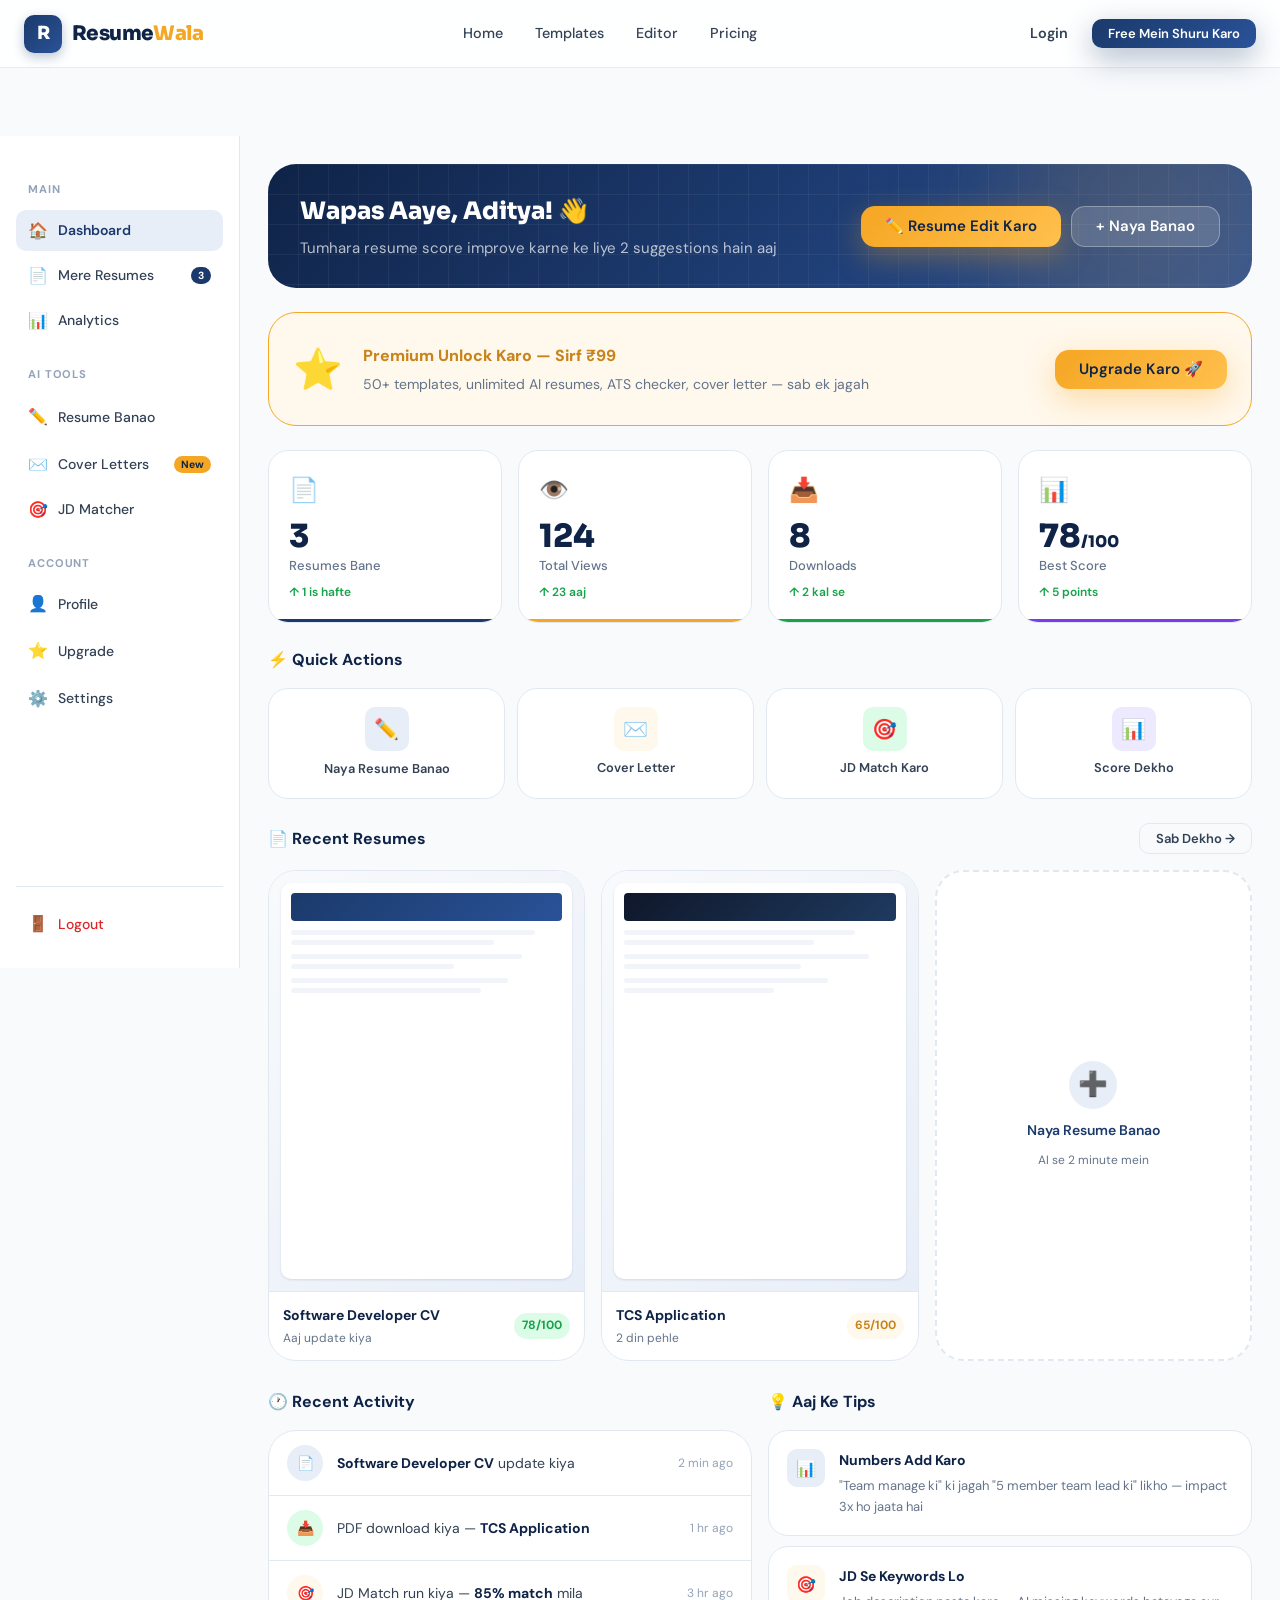
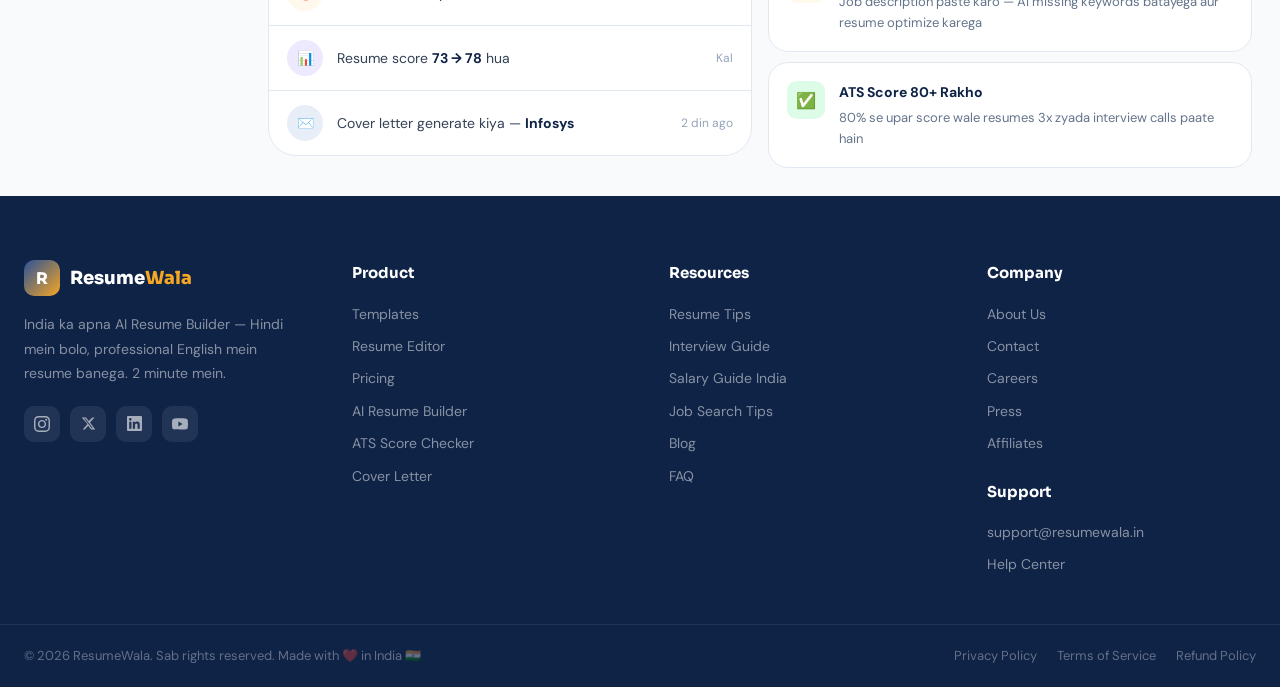
==== dashboard.html @ 5bdecde6 "Create dashboard.html" ====
<!DOCTYPE html>
<html lang="hi">
<head>
  <meta charset="UTF-8" />
  <meta name="viewport" content="width=device-width, initial-scale=1.0, maximum-scale=5.0, viewport-fit=cover" />
  <meta name="mobile-web-app-capable" content="yes" />
  <meta name="apple-mobile-web-app-capable" content="yes" />
  <meta name="theme-color" content="#1B3A6B" />
  <title>Dashboard — BanaoCV</title>
  <link rel="icon" type="image/svg+xml" href="data:image/svg+xml,<svg xmlns='http://www.w3.org/2000/svg' viewBox='0 0 32 32'><rect width='32' height='32' rx='8' fill='%231B3A6B'/><text x='16' y='23' text-anchor='middle' fill='white' font-family='sans-serif' font-weight='900' font-size='18'>B</text></svg>" />
  <link rel="stylesheet" href="assets/css/style.css" />
  <link rel="stylesheet" href="assets/css/animations.css" />
  <link rel="stylesheet" href="assets/css/mobile.css" />
  <style>
    /* ══════════════════════════════════════
       DASHBOARD LAYOUT
    ══════════════════════════════════════ */
    body { background: var(--bg); }

    .dash-shell {
      display: grid;
      grid-template-columns: 240px 1fr;
      min-height: calc(100vh - var(--nav-h));
    }

    @media (max-width: 900px) {
      .dash-shell { grid-template-columns: 1fr; }
      .dash-sidebar { display: none; }
    }

    /* ── Sidebar ── */
    .dash-sidebar {
      background: var(--white);
      border-right: 1px solid var(--border);
      position: sticky;
      top: var(--nav-h);
      height: calc(100vh - var(--nav-h));
      overflow-y: auto;
      display: flex;
      flex-direction: column;
      padding: 24px 16px;
      gap: 4px;
    }

    .sidebar-section-title {
      font-size: 0.7rem;
      font-weight: 700;
      text-transform: uppercase;
      letter-spacing: 0.08em;
      color: var(--text-4);
      padding: 12px 12px 6px;
      margin-top: 8px;
    }

    .sidebar-link {
      display: flex;
      align-items: center;
      gap: 10px;
      padding: 10px 12px;
      border-radius: var(--r);
      font-size: 0.875rem;
      font-weight: 500;
      color: var(--text-2);
      text-decoration: none;
      transition: all var(--t);
      cursor: pointer;
      border: none;
      background: none;
      width: 100%;
      text-align: left;
    }
    .sidebar-link:hover { background: var(--bg); color: var(--brand); }
    .sidebar-link.active {
      background: var(--brand-xlight);
      color: var(--brand);
      font-weight: 600;
    }
    .sidebar-link .s-icon { font-size: 1rem; width: 20px; text-align: center; }
    .sidebar-link .s-badge {
      margin-left: auto;
      background: var(--brand);
      color: white;
      font-size: 0.65rem;
      font-weight: 700;
      padding: 2px 7px;
      border-radius: var(--r-full);
    }
    .sidebar-link .s-badge.gold {
      background: var(--gold);
      color: var(--brand-dark);
    }

    .sidebar-bottom {
      margin-top: auto;
      padding-top: 16px;
      border-top: 1px solid var(--border);
    }

    /* ── Main Content ── */
    .dash-main {
      padding: 28px;
      overflow-x: hidden;
    }

    @media (max-width: 768px) {
      .dash-main { padding: 16px; padding-bottom: 80px; }
    }

    /* Tab panels */
    .dash-panel { display: none; }
    .dash-panel.active { display: block; }

    /* ── Welcome Banner ── */
    .welcome-banner {
      background: linear-gradient(135deg, var(--brand-dark) 0%, var(--brand-light) 100%);
      border-radius: var(--r-xl);
      padding: 28px 32px;
      display: flex;
      align-items: center;
      justify-content: space-between;
      gap: 20px;
      margin-bottom: 24px;
      position: relative;
      overflow: hidden;
    }
    .welcome-banner::before {
      content: '';
      position: absolute;
      inset: 0;
      background-image:
        linear-gradient(rgba(255,255,255,0.05) 1px, transparent 1px),
        linear-gradient(90deg, rgba(255,255,255,0.05) 1px, transparent 1px);
      background-size: 30px 30px;
    }
    .welcome-banner-blob {
      position: absolute;
      width: 300px;
      height: 300px;
      background: rgba(245,166,35,0.15);
      border-radius: 50%;
      filter: blur(60px);
      right: -50px;
      top: -100px;
      pointer-events: none;
    }
    .welcome-content { position: relative; z-index: 2; }
    .welcome-greeting {
      font-size: 1.5rem;
      font-weight: 800;
      color: var(--white);
      font-family: var(--font-heading);
      margin-bottom: 6px;
    }
    .welcome-sub {
      color: rgba(255,255,255,0.7);
      font-size: 0.9375rem;
    }
    .welcome-actions {
      position: relative;
      z-index: 2;
      display: flex;
      gap: 10px;
      flex-shrink: 0;
    }
    @media (max-width: 640px) {
      .welcome-banner { flex-direction: column; align-items: flex-start; }
      .welcome-actions { width: 100%; }
      .welcome-actions .btn { flex: 1; justify-content: center; }
    }

    /* ── Stats Grid ── */
    .stats-grid {
      display: grid;
      grid-template-columns: repeat(4, 1fr);
      gap: 16px;
      margin-bottom: 24px;
    }
    @media (max-width: 1100px) { .stats-grid { grid-template-columns: repeat(2, 1fr); } }
    @media (max-width: 480px)  { .stats-grid { grid-template-columns: repeat(2, 1fr); gap: 12px; } }

    .stat-card {
      background: var(--white);
      border: 1px solid var(--border);
      border-radius: var(--r-lg);
      padding: 20px;
      transition: all var(--t-slow);
      position: relative;
      overflow: hidden;
    }
    .stat-card:hover {
      box-shadow: var(--shadow-md);
      transform: translateY(-3px);
    }
    .stat-card::after {
      content: '';
      position: absolute;
      bottom: 0;
      left: 0;
      right: 0;
      height: 3px;
      border-radius: 0 0 var(--r-lg) var(--r-lg);
    }
    .stat-card.blue::after   { background: var(--brand); }
    .stat-card.gold::after   { background: var(--gold); }
    .stat-card.green::after  { background: var(--success); }
    .stat-card.purple::after { background: #7c3aed; }

    .stat-icon {
      font-size: 1.5rem;
      margin-bottom: 10px;
    }
    .stat-num {
      font-family: var(--font-heading);
      font-size: 2rem;
      font-weight: 800;
      color: var(--brand-dark);
      line-height: 1;
      margin-bottom: 4px;
    }
    .stat-label {
      font-size: 0.8125rem;
      color: var(--text-3);
      font-weight: 500;
    }
    .stat-change {
      font-size: 0.75rem;
      font-weight: 600;
      margin-top: 6px;
      display: flex;
      align-items: center;
      gap: 3px;
    }
    .stat-change.up   { color: var(--success); }
    .stat-change.down { color: var(--error); }

    /* ── Section Header ── */
    .dash-section-header {
      display: flex;
      align-items: center;
      justify-content: space-between;
      margin-bottom: 16px;
      gap: 12px;
    }
    .dash-section-title {
      font-size: 1rem;
      font-weight: 700;
      color: var(--brand-dark);
    }

    /* ── Resume Cards ── */
    .resumes-grid {
      display: grid;
      grid-template-columns: repeat(3, 1fr);
      gap: 16px;
      margin-bottom: 28px;
    }
    @media (max-width: 1100px) { .resumes-grid { grid-template-columns: repeat(2, 1fr); } }
    @media (max-width: 540px)  { .resumes-grid { grid-template-columns: 1fr; } }

    .resume-card {
      background: var(--white);
      border: 1.5px solid var(--border);
      border-radius: var(--r-xl);
      overflow: hidden;
      transition: all var(--t-slow);
      cursor: pointer;
      position: relative;
    }
    .resume-card:hover {
      border-color: var(--gold);
      box-shadow: var(--shadow-md);
      transform: translateY(-4px);
    }
    .resume-card-thumb {
      aspect-ratio: 3/4;
      background: linear-gradient(135deg, var(--bg), var(--brand-xlight));
      position: relative;
      overflow: hidden;
    }
    .resume-card-preview {
      position: absolute;
      inset: 12px;
      background: var(--white);
      border-radius: var(--r);
      box-shadow: var(--shadow-sm);
      padding: 10px;
      display: flex;
      flex-direction: column;
      gap: 5px;
    }
    .rp-header {
      height: 28px;
      border-radius: 4px;
      margin-bottom: 4px;
    }
    .rp-line {
      height: 5px;
      border-radius: 3px;
      background: var(--bg-2);
    }
    .resume-card-overlay {
      position: absolute;
      inset: 0;
      background: rgba(15,35,71,0.7);
      display: flex;
      align-items: center;
      justify-content: center;
      gap: 8px;
      opacity: 0;
      transition: opacity var(--t);
    }
    .resume-card:hover .resume-card-overlay { opacity: 1; }

    .resume-card-footer {
      padding: 12px 14px;
      border-top: 1px solid var(--border);
      display: flex;
      align-items: center;
      justify-content: space-between;
    }
    .rc-name {
      font-size: 0.875rem;
      font-weight: 700;
      color: var(--brand-dark);
      white-space: nowrap;
      overflow: hidden;
      text-overflow: ellipsis;
    }
    .rc-date {
      font-size: 0.75rem;
      color: var(--text-3);
      margin-top: 2px;
    }
    .rc-score {
      font-size: 0.75rem;
      font-weight: 700;
      padding: 3px 8px;
      border-radius: var(--r-full);
      background: var(--success-light);
      color: var(--success);
      flex-shrink: 0;
    }

    /* New resume card */
    .resume-card-new {
      background: var(--white);
      border: 2px dashed var(--border);
      border-radius: var(--r-xl);
      aspect-ratio: auto;
      min-height: 200px;
      display: flex;
      flex-direction: column;
      align-items: center;
      justify-content: center;
      gap: 10px;
      cursor: pointer;
      transition: all var(--t);
      text-decoration: none;
    }
    .resume-card-new:hover {
      border-color: var(--brand);
      background: var(--brand-xlight);
      transform: translateY(-3px);
    }
    .new-card-icon {
      width: 48px;
      height: 48px;
      background: var(--brand-xlight);
      border-radius: 50%;
      display: flex;
      align-items: center;
      justify-content: center;
      font-size: 1.5rem;
      transition: all var(--t);
    }
    .resume-card-new:hover .new-card-icon {
      background: var(--brand);
    }

    /* ── Activity Feed ── */
    .activity-list {
      display: flex;
      flex-direction: column;
      gap: 0;
      background: var(--white);
      border: 1px solid var(--border);
      border-radius: var(--r-xl);
      overflow: hidden;
    }
    .activity-item {
      display: flex;
      align-items: center;
      gap: 14px;
      padding: 14px 18px;
      border-bottom: 1px solid var(--border);
      transition: background var(--t);
    }
    .activity-item:last-child { border-bottom: none; }
    .activity-item:hover { background: var(--bg); }
    .activity-dot {
      width: 36px;
      height: 36px;
      border-radius: 50%;
      display: flex;
      align-items: center;
      justify-content: center;
      font-size: 0.875rem;
      flex-shrink: 0;
    }
    .activity-text {
      flex: 1;
      font-size: 0.875rem;
      color: var(--text-2);
      line-height: 1.5;
    }
    .activity-text strong { color: var(--brand-dark); }
    .activity-time {
      font-size: 0.75rem;
      color: var(--text-4);
      flex-shrink: 0;
    }

    /* ── Score Card ── */
    .score-overview {
      background: var(--white);
      border: 1px solid var(--border);
      border-radius: var(--r-xl);
      padding: 24px;
    }
    .score-big {
      display: flex;
      align-items: center;
      gap: 24px;
      margin-bottom: 20px;
    }
    .score-circle {
      width: 80px;
      height: 80px;
      border-radius: 50%;
      background: conic-gradient(var(--brand) 75%, var(--bg-2) 0);
      display: flex;
      align-items: center;
      justify-content: center;
      position: relative;
      flex-shrink: 0;
    }
    .score-circle-inner {
      width: 60px;
      height: 60px;
      background: var(--white);
      border-radius: 50%;
      display: flex;
      align-items: center;
      justify-content: center;
      font-family: var(--font-heading);
      font-size: 1.25rem;
      font-weight: 800;
      color: var(--brand-dark);
    }

    /* ── Premium Banner ── */
    .premium-upgrade-card {
      background: linear-gradient(135deg, var(--gold-xlight), #fff8ec);
      border: 1.5px solid var(--gold);
      border-radius: var(--r-xl);
      padding: 24px;
      display: flex;
      align-items: center;
      gap: 20px;
      margin-bottom: 24px;
    }
    @media (max-width: 640px) {
      .premium-upgrade-card { flex-direction: column; text-align: center; }
    }
    .premium-icon { font-size: 2.5rem; flex-shrink: 0; }
    .premium-text-title {
      font-size: 1rem;
      font-weight: 800;
      color: var(--gold-dark);
      margin-bottom: 4px;
    }
    .premium-text-desc {
      font-size: 0.875rem;
      color: var(--text-3);
      line-height: 1.6;
    }
    .premium-cta { margin-left: auto; flex-shrink: 0; }
    @media (max-width: 640px) {
      .premium-cta { margin-left: 0; width: 100%; }
      .premium-cta .btn { width: 100%; justify-content: center; }
    }

    /* ── Quick Actions ── */
    .quick-actions {
      display: grid;
      grid-template-columns: repeat(4, 1fr);
      gap: 12px;
      margin-bottom: 24px;
    }
    @media (max-width: 768px) { .quick-actions { grid-template-columns: repeat(2, 1fr); } }

    .quick-action-btn {
      background: var(--white);
      border: 1.5px solid var(--border);
      border-radius: var(--r-lg);
      padding: 18px 14px;
      display: flex;
      flex-direction: column;
      align-items: center;
      gap: 8px;
      cursor: pointer;
      transition: all var(--t-slow);
      text-decoration: none;
    }
    .quick-action-btn:hover {
      border-color: var(--brand);
      background: var(--brand-xlight);
      transform: translateY(-3px);
      box-shadow: var(--shadow-sm);
    }
    .qa-icon {
      width: 44px;
      height: 44px;
      border-radius: var(--r);
      display: flex;
      align-items: center;
      justify-content: center;
      font-size: 1.25rem;
    }
    .qa-label {
      font-size: 0.8rem;
      font-weight: 600;
      color: var(--text-2);
      text-align: center;
    }

    /* ── Tips Section ── */
    .tips-grid {
      display: grid;
      grid-template-columns: repeat(2, 1fr);
      gap: 14px;
    }
    @media (max-width: 640px) { .tips-grid { grid-template-columns: 1fr; } }

    .tip-card {
      background: var(--white);
      border: 1px solid var(--border);
      border-radius: var(--r-lg);
      padding: 18px;
      display: flex;
      gap: 14px;
      align-items: flex-start;
      transition: all var(--t);
    }
    .tip-card:hover {
      border-color: rgba(27,58,107,0.2);
      box-shadow: var(--shadow-sm);
    }
    .tip-icon {
      width: 38px;
      height: 38px;
      border-radius: var(--r);
      display: flex;
      align-items: center;
      justify-content: center;
      font-size: 1rem;
      flex-shrink: 0;
    }
    .tip-title {
      font-size: 0.875rem;
      font-weight: 700;
      color: var(--brand-dark);
      margin-bottom: 4px;
    }
    .tip-desc {
      font-size: 0.8125rem;
      color: var(--text-3);
      line-height: 1.6;
    }

    /* ── Profile Tab ── */
    .profile-card {
      background: var(--white);
      border: 1px solid var(--border);
      border-radius: var(--r-xl);
      padding: 32px;
      max-width: 600px;
    }
    .profile-avatar-wrap {
      display: flex;
      align-items: center;
      gap: 20px;
      margin-bottom: 28px;
      padding-bottom: 28px;
      border-bottom: 1px solid var(--border);
    }
    .profile-avatar {
      width: 80px;
      height: 80px;
      border-radius: 50%;
      background: linear-gradient(135deg, var(--brand), var(--brand-light));
      display: flex;
      align-items: center;
      justify-content: center;
      font-family: var(--font-heading);
      font-weight: 800;
      font-size: 1.75rem;
      color: var(--white);
      flex-shrink: 0;
    }
    .profile-name {
      font-size: 1.25rem;
      font-weight: 800;
      color: var(--brand-dark);
    }
    .profile-email {
      font-size: 0.875rem;
      color: var(--text-3);
      margin-top: 4px;
    }
    .profile-badge {
      margin-top: 8px;
    }

    /* ── Mobile bottom tab ── */
    .dash-mobile-tabs {
      display: none;
      position: fixed;
      bottom: 0;
      left: 0;
      right: 0;
      background: var(--white);
      border-top: 1px solid var(--border);
      z-index: 200;
      padding: 6px 0 4px;
    }
    @media (max-width: 900px) { .dash-mobile-tabs { display: flex; } }
    .dash-mob-tab {
      flex: 1;
      display: flex;
      flex-direction: column;
      align-items: center;
      gap: 3px;
      padding: 6px 4px;
      font-size: 0.6rem;
      font-weight: 600;
      color: var(--text-3);
      cursor: pointer;
      border: none;
      background: none;
      transition: color var(--t);
    }
    .dash-mob-tab .ico { font-size: 1.125rem; }
    .dash-mob-tab.active { color: var(--brand); }

    @supports (padding: env(safe-area-inset-bottom)) {
      .dash-mobile-tabs {
        padding-bottom: calc(4px + env(safe-area-inset-bottom));
        height: calc(56px + env(safe-area-inset-bottom));
      }
    }
  </style>
</head>
<body>
  <script src="components/nav.js"></script>

  <div class="dash-shell" style="margin-top:var(--nav-h)">

    <!-- ══ SIDEBAR ══ -->
    <aside class="dash-sidebar">
      <p class="sidebar-section-title">Main</p>
      <button class="sidebar-link active" onclick="showPanel('home', this)">
        <span class="s-icon">🏠</span> Dashboard
      </button>
      <button class="sidebar-link" onclick="showPanel('resumes', this)">
        <span class="s-icon">📄</span> Mere Resumes
        <span class="s-badge">3</span>
      </button>
      <button class="sidebar-link" onclick="showPanel('analytics', this)">
        <span class="s-icon">📊</span> Analytics
      </button>

      <p class="sidebar-section-title">AI Tools</p>
      <a href="editor.html" class="sidebar-link">
        <span class="s-icon">✏️</span> Resume Banao
      </a>
      <button class="sidebar-link" onclick="showPanel('cover', this)">
        <span class="s-icon">✉️</span> Cover Letters
        <span class="s-badge gold">New</span>
      </button>
      <button class="sidebar-link" onclick="showPanel('jd', this)">
        <span class="s-icon">🎯</span> JD Matcher
      </button>

      <p class="sidebar-section-title">Account</p>
      <button class="sidebar-link" onclick="showPanel('profile', this)">
        <span class="s-icon">👤</span> Profile
      </button>
      <a href="pricing.html" class="sidebar-link">
        <span class="s-icon">⭐</span> Upgrade
      </a>
      <button class="sidebar-link" onclick="showPanel('settings', this)">
        <span class="s-icon">⚙️</span> Settings
      </button>

      <div class="sidebar-bottom">
        <button class="sidebar-link" style="color:var(--error)" data-logout>
          <span class="s-icon">🚪</span> Logout
        </button>
      </div>
    </aside>

    <!-- ══ MAIN ══ -->
    <main class="dash-main">

      <!-- ════ HOME PANEL ════ -->
      <div class="dash-panel active" id="panel-home">

        <!-- Welcome -->
        <div class="welcome-banner" data-reveal="fade">
          <div class="welcome-banner-blob"></div>
          <div class="welcome-content">
            <div class="welcome-greeting">
              Wapas Aaye, <span data-user-name>Aditya</span>! 👋
            </div>
            <div class="welcome-sub">
              Tumhara resume score improve karne ke liye 2 suggestions hain aaj
            </div>
          </div>
          <div class="welcome-actions">
            <a href="editor.html" class="btn btn-gold btn-shine">
              ✏️ Resume Edit Karo
            </a>
            <a href="editor.html" class="btn" style="background:rgba(255,255,255,0.15);color:white;border:1.5px solid rgba(255,255,255,0.3)">
              + Naya Banao
            </a>
          </div>
        </div>

        <!-- Premium upgrade banner — show only for free users -->
        <div class="premium-upgrade-card" id="upgrade-banner" data-auth="logged-out">
          <div class="premium-icon">⭐</div>
          <div>
            <div class="premium-text-title">Premium Unlock Karo — Sirf ₹99</div>
            <div class="premium-text-desc">
              50+ templates, unlimited AI resumes, ATS checker, cover letter — sab ek jagah
            </div>
          </div>
          <div class="premium-cta">
            <a href="pricing.html" class="btn btn-gold btn-shine">
              Upgrade Karo 🚀
            </a>
          </div>
        </div>

        <!-- Stats -->
        <div class="stats-grid" data-stagger>
          <div class="stat-card blue">
            <div class="stat-icon">📄</div>
            <div class="stat-num" data-count="3">0</div>
            <div class="stat-label">Resumes Bane</div>
            <div class="stat-change up">↑ 1 is hafte</div>
          </div>
          <div class="stat-card gold">
            <div class="stat-icon">👁️</div>
            <div class="stat-num" data-count="127">0</div>
            <div class="stat-label">Total Views</div>
            <div class="stat-change up">↑ 23 aaj</div>
          </div>
          <div class="stat-card green">
            <div class="stat-icon">📥</div>
            <div class="stat-num" data-count="8">0</div>
            <div class="stat-label">Downloads</div>
            <div class="stat-change up">↑ 2 kal se</div>
          </div>
          <div class="stat-card purple">
            <div class="stat-icon">📊</div>
            <div class="stat-num">78<span style="font-size:1rem">/100</span></div>
            <div class="stat-label">Best Score</div>
            <div class="stat-change up">↑ 5 points</div>
          </div>
        </div>

        <!-- Quick Actions -->
        <div class="dash-section-header">
          <span class="dash-section-title">⚡ Quick Actions</span>
        </div>
        <div class="quick-actions" data-stagger>
          <a href="editor.html" class="quick-action-btn">
            <div class="qa-icon" style="background:var(--brand-xlight)">✏️</div>
            <span class="qa-label">Naya Resume Banao</span>
          </a>
          <button class="quick-action-btn" onclick="showPanel('cover', document.querySelector('[onclick*=cover]'))">
            <div class="qa-icon" style="background:var(--gold-xlight)">✉️</div>
            <span class="qa-label">Cover Letter</span>
          </button>
          <button class="quick-action-btn" onclick="showPanel('jd', document.querySelector('[onclick*=jd]'))">
            <div class="qa-icon" style="background:var(--success-light)">🎯</div>
            <span class="qa-label">JD Match Karo</span>
          </button>
          <button class="quick-action-btn" onclick="showPanel('analytics', document.querySelector('[onclick*=analytics]'))">
            <div class="qa-icon" style="background:#ede9fe">📊</div>
            <span class="qa-label">Score Dekho</span>
          </button>
        </div>

        <!-- Recent Resumes -->
        <div class="dash-section-header">
          <span class="dash-section-title">📄 Recent Resumes</span>
          <button class="btn btn-ghost btn-sm" onclick="showPanel('resumes', null)">Sab Dekho →</button>
        </div>

        <div class="resumes-grid" data-stagger>

          <!-- Resume 1 -->
          <div class="resume-card">
            <div class="resume-card-thumb">
              <div class="resume-card-preview">
                <div class="rp-header" style="background:linear-gradient(135deg,var(--brand),var(--brand-light))"></div>
                <div class="rp-line" style="width:90%"></div>
                <div class="rp-line" style="width:75%"></div>
                <div class="rp-line" style="width:85%;margin-top:4px"></div>
                <div class="rp-line" style="width:60%"></div>
                <div class="rp-line" style="width:80%;margin-top:4px"></div>
                <div class="rp-line" style="width:70%"></div>
              </div>
              <div class="resume-card-overlay">
                <a href="editor.html?r=1" class="btn btn-gold btn-sm">✏️ Edit</a>
                <button class="btn btn-sm" style="background:rgba(255,255,255,0.15);color:white;border:1.5px solid rgba(255,255,255,0.3)" onclick="downloadResume(1)">📥</button>
                <button class="btn btn-sm" style="background:rgba(255,255,255,0.15);color:white;border:1.5px solid rgba(255,255,255,0.3)" onclick="shareResume(1)">📤</button>
              </div>
            </div>
            <div class="resume-card-footer">
              <div>
                <div class="rc-name">Software Developer CV</div>
                <div class="rc-date">Aaj update kiya</div>
              </div>
              <span class="rc-score">78/100</span>
            </div>
          </div>

          <!-- Resume 2 -->
          <div class="resume-card">
            <div class="resume-card-thumb">
              <div class="resume-card-preview">
                <div class="rp-header" style="background:linear-gradient(135deg,#0f172a,#1e3a5f)"></div>
                <div class="rp-line" style="width:85%"></div>
                <div class="rp-line" style="width:70%"></div>
                <div class="rp-line" style="width:90%;margin-top:4px"></div>
                <div class="rp-line" style="width:65%"></div>
                <div class="rp-line" style="width:75%;margin-top:4px"></div>
                <div class="rp-line" style="width:55%"></div>
              </div>
              <div class="resume-card-overlay">
                <a href="editor.html?r=2" class="btn btn-gold btn-sm">✏️ Edit</a>
                <button class="btn btn-sm" style="background:rgba(255,255,255,0.15);color:white;border:1.5px solid rgba(255,255,255,0.3)" onclick="downloadResume(2)">📥</button>
                <button class="btn btn-sm" style="background:rgba(255,255,255,0.15);color:white;border:1.5px solid rgba(255,255,255,0.3)" onclick="shareResume(2)">📤</button>
              </div>
            </div>
            <div class="resume-card-footer">
              <div>
                <div class="rc-name">TCS Application</div>
                <div class="rc-date">2 din pehle</div>
              </div>
              <span class="rc-score" style="background:var(--gold-xlight);color:var(--gold-dark)">65/100</span>
            </div>
          </div>

          <!-- New Resume -->
          <a href="editor.html" class="resume-card-new">
            <div class="new-card-icon">➕</div>
            <span style="font-size:0.875rem;font-weight:600;color:var(--brand)">Naya Resume Banao</span>
            <span style="font-size:0.75rem;color:var(--text-3)">AI se 2 minute mein</span>
          </a>

        </div>

        <!-- Two column bottom -->
        <div style="display:grid;grid-template-columns:1fr 1fr;gap:16px" class="dash-2col">

          <!-- Activity -->
          <div>
            <div class="dash-section-header">
              <span class="dash-section-title">🕐 Recent Activity</span>
            </div>
            <div class="activity-list">
              <div class="activity-item">
                <div class="activity-dot" style="background:var(--brand-xlight)">📄</div>
                <div class="activity-text"><strong>Software Developer CV</strong> update kiya</div>
                <span class="activity-time">2 min ago</span>
              </div>
              <div class="activity-item">
                <div class="activity-dot" style="background:var(--success-light)">📥</div>
                <div class="activity-text">PDF download kiya — <strong>TCS Application</strong></div>
                <span class="activity-time">1 hr ago</span>
              </div>
              <div class="activity-item">
                <div class="activity-dot" style="background:var(--gold-xlight)">🎯</div>
                <div class="activity-text">JD Match run kiya — <strong>85% match</strong> mila</div>
                <span class="activity-time">3 hr ago</span>
              </div>
              <div class="activity-item">
                <div class="activity-dot" style="background:#ede9fe">📊</div>
                <div class="activity-text">Resume score <strong>73 → 78</strong> hua</div>
                <span class="activity-time">Kal</span>
              </div>
              <div class="activity-item">
                <div class="activity-dot" style="background:var(--brand-xlight)">✉️</div>
                <div class="activity-text">Cover letter generate kiya — <strong>Infosys</strong></div>
                <span class="activity-time">2 din ago</span>
              </div>
            </div>
          </div>

          <!-- Resume Tips -->
          <div>
            <div class="dash-section-header">
              <span class="dash-section-title">💡 Aaj Ke Tips</span>
            </div>
            <div style="display:flex;flex-direction:column;gap:10px">
              <div class="tip-card">
                <div class="tip-icon" style="background:var(--brand-xlight)">📊</div>
                <div>
                  <div class="tip-title">Numbers Add Karo</div>
                  <div class="tip-desc">
                    "Team manage ki" ki jagah "5 member team lead ki" likho — impact 3x ho jaata hai
                  </div>
                </div>
              </div>
              <div class="tip-card">
                <div class="tip-icon" style="background:var(--gold-xlight)">🎯</div>
                <div>
                  <div class="tip-title">JD Se Keywords Lo</div>
                  <div class="tip-desc">
                    Job description paste karo — AI missing keywords batayega aur resume optimize karega
                  </div>
                </div>
              </div>
              <div class="tip-card">
                <div class="tip-icon" style="background:var(--success-light)">✅</div>
                <div>
                  <div class="tip-title">ATS Score 80+ Rakho</div>
                  <div class="tip-desc">
                    80% se upar score wale resumes 3x zyada interview calls paate hain
                  </div>
                </div>
              </div>
            </div>
          </div>

        </div>

      </div>
      <!-- end home panel -->

      <!-- ════ RESUMES PANEL ════ -->
      <div class="dash-panel" id="panel-resumes">
        <div class="dash-section-header" style="margin-bottom:20px">
          <div>
            <h2 style="font-size:1.375rem;font-weight:800;color:var(--brand-dark)">Mere Resumes</h2>
            <p style="font-size:0.875rem;color:var(--text-3);margin-top:2px">3 resumes saved hain</p>
          </div>
          <a href="editor.html" class="btn btn-primary btn-sm btn-shine">+ Naya Resume</a>
        </div>

        <div class="resumes-grid" data-stagger>
          <div class="resume-card">
            <div class="resume-card-thumb">
              <div class="resume-card-preview">
                <div class="rp-header" style="background:linear-gradient(135deg,var(--brand),var(--brand-light))"></div>
                <div class="rp-line" style="width:90%"></div>
                <div class="rp-line" style="width:75%"></div>
                <div class="rp-line" style="width:85%;margin-top:6px"></div>
                <div class="rp-line" style="width:60%"></div>
                <div class="rp-line" style="width:80%;margin-top:6px"></div>
                <div class="rp-line" style="width:70%"></div>
                <div class="rp-line" style="width:50%"></div>
              </div>
              <div class="resume-card-overlay">
                <a href="editor.html?r=1" class="btn btn-gold btn-sm">✏️ Edit</a>
                <button class="btn btn-sm" style="background:rgba(255,255,255,0.15);color:white;border:1.5px solid rgba(255,255,255,0.3)" onclick="downloadResume(1)">📥 Download</button>
              </div>
            </div>
            <div class="resume-card-footer">
              <div>
                <div class="rc-name">Software Developer CV</div>
                <div class="rc-date">Aaj · Clean Fresher template</div>
              </div>
              <span class="rc-score">78/100</span>
            </div>
          </div>

          <div class="resume-card">
            <div class="resume-card-thumb">
              <div class="resume-card-preview">
                <div class="rp-header" style="background:linear-gradient(135deg,#0f172a,#1e3a5f)"></div>
                <div class="rp-line" style="width:85%"></div>
                <div class="rp-line" style="width:70%"></div>
                <div class="rp-line" style="width:90%;margin-top:6px"></div>
                <div class="rp-line" style="width:65%"></div>
                <div class="rp-line" style="width:75%;margin-top:6px"></div>
                <div class="rp-line" style="width:55%"></div>
              </div>
              <div class="resume-card-overlay">
                <a href="editor.html?r=2" class="btn btn-gold btn-sm">✏️ Edit</a>
                <button class="btn btn-sm" style="background:rgba(255,255,255,0.15);color:white;border:1.5px solid rgba(255,255,255,0.3)" onclick="downloadResume(2)">📥 Download</button>
              </div>
            </div>
            <div class="resume-card-footer">
              <div>
                <div class="rc-name">TCS Application</div>
                <div class="rc-date">2 din pehle · Dark Pro template</div>
              </div>
              <span class="rc-score" style="background:var(--gold-xlight);color:var(--gold-dark)">65/100</span>
            </div>
          </div>

          <div class="resume-card">
            <div class="resume-card-thumb">
              <div class="resume-card-preview">
                <div class="rp-header" style="background:linear-gradient(90deg,var(--gold),var(--gold-dark))"></div>
                <div class="rp-line" style="width:80%"></div>
                <div class="rp-line" style="width:65%"></div>
                <div class="rp-line" style="width:88%;margin-top:6px"></div>
                <div class="rp-line" style="width:72%"></div>
                <div class="rp-line" style="width:60%;margin-top:6px"></div>
              </div>
              <div class="resume-card-overlay">
                <a href="editor.html?r=3" class="btn btn-gold btn-sm">✏️ Edit</a>
                <button class="btn btn-sm" style="background:rgba(255,255,255,0.15);color:white;border:1.5px solid rgba(255,255,255,0.3)" onclick="downloadResume(3)">📥 Download</button>
              </div>
            </div>
            <div class="resume-card-footer">
              <div>
                <div class="rc-name">Infosys Resume</div>
                <div class="rc-date">1 hafte pehle · Golden Line template</div>
              </div>
              <span class="rc-score">71/100</span>
            </div>
          </div>

          <a href="editor.html" class="resume-card-new">
            <div class="new-card-icon">➕</div>
            <span style="font-size:0.875rem;font-weight:600;color:var(--brand)">Naya Resume Banao</span>
            <span style="font-size:0.75rem;color:var(--text-3)">AI se 2 minute mein</span>
          </a>
        </div>
      </div>

      <!-- ════ ANALYTICS PANEL ════ -->
      <div class="dash-panel" id="panel-analytics">
        <h2 style="font-size:1.375rem;font-weight:800;color:var(--brand-dark);margin-bottom:20px">📊 Analytics</h2>

        <div class="stats-grid" style="margin-bottom:24px" data-stagger>
          <div class="stat-card blue">
            <div class="stat-icon">👁️</div>
            <div class="stat-num" data-count="127">0</div>
            <div class="stat-label">Total Resume Views</div>
            <div class="stat-change up">↑ 23 is hafte</div>
          </div>
          <div class="stat-card gold">
            <div class="stat-icon">📥</div>
            <div class="stat-num" data-count="8">0</div>
            <div class="stat-label">PDF Downloads</div>
            <div class="stat-change up">↑ 2 aaj</div>
          </div>
          <div class="stat-card green">
            <div class="stat-icon">📤</div>
            <div class="stat-num" data-count="5">0</div>
            <div class="stat-label">Share Links Used</div>
            <div class="stat-change up">↑ 1 kal</div>
          </div>
          <div class="stat-card purple">
            <div class="stat-icon">🎯</div>
            <div class="stat-num" data-count="3">0</div>
            <div class="stat-label">JD Matches Run</div>
            <div class="stat-change up">↑ Best: 85%</div>
          </div>
        </div>

        <!-- Score history -->
        <div class="dash-section-header">
          <span class="dash-section-title">📈 Score History</span>
        </div>

        <div class="score-overview" style="margin-bottom:20px">
          <div class="score-big">
            <div class="score-circle">
              <div class="score-circle-inner">78</div>
            </div>
            <div>
              <div style="font-size:1.125rem;font-weight:800;color:var(--brand-dark)">Best Resume Score</div>
              <div style="font-size:0.875rem;color:var(--text-3);margin-top:4px">Software Developer CV — Aaj update kiya</div>
              <div style="font-size:0.875rem;color:var(--success);font-weight:600;margin-top:6px">↑ 5 points improve hua is hafte</div>
            </div>
          </div>

          <div style="display:flex;flex-direction:column;gap:10px">
            <div style="display:flex;align-items:center;gap:10px;font-size:0.875rem">
              <span style="color:var(--text-3);width:140px">Software Dev CV</span>
              <div style="flex:1;height:8px;background:var(--bg-2);border-radius:8px;overflow:hidden">
                <div style="width:78%;height:100%;background:linear-gradient(90deg,var(--brand),var(--gold));border-radius:8px"></div>
              </div>
              <span style="font-weight:700;color:var(--brand-dark);width:40px;text-align:right">78/100</span>
            </div>
            <div style="display:flex;align-items:center;gap:10px;font-size:0.875rem">
              <span style="color:var(--text-3);width:140px">TCS Application</span>
              <div style="flex:1;height:8px;background:var(--bg-2);border-radius:8px;overflow:hidden">
                <div style="width:65%;height:100%;background:linear-gradient(90deg,var(--gold),var(--gold-light));border-radius:8px"></div>
              </div>
              <span style="font-weight:700;color:var(--brand-dark);width:40px;text-align:right">65/100</span>
            </div>
            <div style="display:flex;align-items:center;gap:10px;font-size:0.875rem">
              <span style="color:var(--text-3);width:140px">Infosys Resume</span>
              <div style="flex:1;height:8px;background:var(--bg-2);border-radius:8px;overflow:hidden">
                <div style="width:71%;height:100%;background:linear-gradient(90deg,var(--brand),var(--brand-light));border-radius:8px"></div>
              </div>
              <span style="font-weight:700;color:var(--brand-dark);width:40px;text-align:right">71/100</span>
            </div>
          </div>
        </div>

        <!-- Tips to improve -->
        <div class="dash-section-header">
          <span class="dash-section-title">💡 Score Improve Karne Ke Tips</span>
        </div>
        <div class="tips-grid" data-stagger>
          <div class="tip-card">
            <div class="tip-icon" style="background:var(--error-light)">⚠️</div>
            <div>
              <div class="tip-title">Skills Section Weak Hai</div>
              <div class="tip-desc">Aur technical skills add karo — especially jo JD mein listed hain</div>
            </div>
          </div>
          <div class="tip-card">
            <div class="tip-icon" style="background:var(--warning-light)">📝</div>
            <div>
              <div class="tip-title">Summary Short Karo</div>
              <div class="tip-desc">2-3 lines kafi hain — zyada lamba summary ATS reject kar deta hai</div>
            </div>
          </div>
          <div class="tip-card">
            <div class="tip-icon" style="background:var(--success-light)">✅</div>
            <div>
              <div class="tip-title">Action Verbs Use Karo</div>
              <div class="tip-desc">"Responsible for" ki jagah "Led", "Built", "Achieved" likho</div>
            </div>
          </div>
          <div class="tip-card">
            <div class="tip-icon" style="background:var(--brand-xlight)">🔢</div>
            <div>
              <div class="tip-title">Numbers Add Karo</div>
              <div class="tip-desc">Har achievement mein quantity daalo — "40% growth", "5 member team"</div>
            </div>
          </div>
        </div>
      </div>

      <!-- ════ COVER LETTERS PANEL ════ -->
      <div class="dash-panel" id="panel-cover">
        <div class="dash-section-header" style="margin-bottom:20px">
          <div>
            <h2 style="font-size:1.375rem;font-weight:800;color:var(--brand-dark)">✉️ Cover Letters</h2>
            <p style="font-size:0.875rem;color:var(--text-3);margin-top:2px">AI se professional cover letter banao</p>
          </div>
        </div>

        <div style="display:grid;grid-template-columns:1fr 1fr;gap:20px" class="dash-2col">
          <!-- Generator -->
          <div style="background:var(--white);border:1px solid var(--border);border-radius:var(--r-xl);padding:24px">
            <h3 style="font-size:1rem;font-weight:700;color:var(--brand-dark);margin-bottom:16px">🤖 Naya Cover Letter</h3>

            <div style="display:flex;flex-direction:column;gap:12px">
              <div class="form-group">
                <label class="form-label">Company Ka Naam</label>
                <input type="text" class="form-input" id="dash-cl-company" placeholder="TCS, Infosys, Google..." />
              </div>
              <div class="form-group">
                <label class="form-label">Job Role</label>
                <input type="text" class="form-input" id="dash-cl-role" placeholder="Software Developer..." />
              </div>
              <div class="form-group">
                <label class="form-label">Resume Select Karo</label>
                <select class="form-input" id="dash-cl-resume">
                  <option>Software Developer CV</option>
                  <option>TCS Application</option>
                  <option>Infosys Resume</option>
                </select>
              </div>
              <div class="form-group">
                <label class="form-label">Tone</label>
                <select class="form-input" id="dash-cl-tone">
                  <option value="professional">Professional</option>
                  <option value="friendly">Friendly</option>
                  <option value="enthusiastic">Enthusiastic</option>
                </select>
              </div>
              <button class="btn btn-gold btn-shine" style="justify-content:center" onclick="generateDashCoverLetter()">
                ✉️ Cover Letter Generate Karo
              </button>
            </div>
          </div>

          <!-- Preview -->
          <div style="background:var(--white);border:1px solid var(--border);border-radius:var(--r-xl);padding:24px">
            <div style="display:flex;align-items:center;justify-content:space-between;margin-bottom:16px">
              <h3 style="font-size:1rem;font-weight:700;color:var(--brand-dark)">📄 Preview</h3>
              <div style="display:flex;gap:8px" id="cl-actions" style="display:none">
                <button class="btn btn-ghost btn-sm" onclick="copyCL()">📋 Copy</button>
                <button class="btn btn-primary btn-sm" onclick="downloadCL()">📥 Download</button>
              </div>
            </div>
            <div id="dash-cl-output" style="background:var(--bg);border:1px solid var(--border);border-radius:var(--r);padding:16px;min-height:200px;font-size:0.8125rem;color:var(--text-3);line-height:1.8;white-space:pre-wrap">
              Yahan cover letter dikhega...

Pehle left side fill karo aur "Generate" dabao.
            </div>
          </div>
        </div>
      </div>

      <!-- ════ JD MATCHER PANEL ════ -->
      <div class="dash-panel" id="panel-jd">
        <div class="dash-section-header" style="margin-bottom:20px">
          <div>
            <h2 style="font-size:1.375rem;font-weight:800;color:var(--brand-dark)">🎯 JD Matcher</h2>
            <p style="font-size:0.875rem;color:var(--text-3);margin-top:2px">Job description paste karo — resume optimize ho jaayega</p>
          </div>
        </div>

        <div style="display:grid;grid-template-columns:1fr 1fr;gap:20px" class="dash-2col">
          <div style="background:var(--white);border:1px solid var(--border);border-radius:var(--r-xl);padding:24px">
            <div class="form-group" style="margin-bottom:14px">
              <label class="form-label">Resume Select Karo</label>
              <select class="form-input">
                <option>Software Developer CV</option>
                <option>TCS Application</option>
                <option>Infosys Resume</option>
              </select>
            </div>
            <div class="form-group" style="margin-bottom:14px">
              <label class="form-label">Job Description Paste Karo</label>
              <textarea class="form-input" rows="8" id="dash-jd-input"
                placeholder="Job posting se poori description copy karke yahan paste karo..."></textarea>
            </div>
            <button class="btn btn-sm btn-shine" style="width:100%;justify-content:center;background:var(--success);color:white" onclick="runDashJD()">
              🎯 Match Analyze Karo
            </button>
          </div>

          <div style="background:var(--white);border:1px solid var(--border);border-radius:var(--r-xl);padding:24px" id="jd-result-panel">
            <h3 style="font-size:1rem;font-weight:700;color:var(--brand-dark);margin-bottom:16px">📊 Result</h3>
            <div style="text-align:center;padding:40px 20px;color:var(--text-3)">
              <div style="font-size:3rem;margin-bottom:12px">🎯</div>
              <p style="font-size:0.9rem">JD paste karo aur match analyze karo</p>
            </div>
          </div>
        </div>
      </div>

      <!-- ════ PROFILE PANEL ════ -->
      <div class="dash-panel" id="panel-profile">
        <h2 style="font-size:1.375rem;font-weight:800;color:var(--brand-dark);margin-bottom:20px">👤 Mera Profile</h2>

        <div class="profile-card">
          <div class="profile-avatar-wrap">
            <div class="profile-avatar" id="dash-avatar">AD</div>
            <div>
              <div class="profile-name" data-user-name>Aditya</div>
              <div class="profile-email">aditya@email.com</div>
              <div class="profile-badge">
                <span class="badge badge-gold">⭐ Free Plan</span>
              </div>
            </div>
            <a href="pricing.html" class="btn btn-gold btn-sm btn-shine" style="margin-left:auto">
              Upgrade ₹99
            </a>
          </div>

          <div style="display:flex;flex-direction:column;gap:14px">
            <div class="form-group">
              <label class="form-label">Naam</label>
              <input type="text" class="form-input" placeholder="Tumhara naam" id="profile-name" />
            </div>
            <div class="form-group">
              <label class="form-label">Email</label>
              <input type="email" class="form-input" placeholder="email@gmail.com" id="profile-email" />
            </div>
            <div class="form-group">
              <label class="form-label">Phone</label>
              <input type="tel" class="form-input" placeholder="+91 98765 43210" id="profile-phone" />
            </div>
            <div class="form-group">
              <label class="form-label">Location</label>
              <input type="text" class="form-input" placeholder="Delhi, India" id="profile-location" />
            </div>
            <button class="btn btn-primary btn-shine" style="justify-content:center" onclick="saveProfile()">
              💾 Profile Save Karo
            </button>
          </div>
        </div>
      </div>

      <!-- ════ SETTINGS PANEL ════ -->
      <div class="dash-panel" id="panel-settings">
        <h2 style="font-size:1.375rem;font-weight:800;color:var(--brand-dark);margin-bottom:20px">⚙️ Settings</h2>

        <div style="max-width:500px;display:flex;flex-direction:column;gap:14px">

          <div style="background:var(--white);border:1px solid var(--border);border-radius:var(--r-xl);overflow:hidden">

            <div style="padding:18px 20px;display:flex;align-items:center;justify-content:space-between;border-bottom:1px solid var(--border)">
              <div>
                <div style="font-size:0.9rem;font-weight:600;color:var(--brand-dark)">Email Notifications</div>
                <div style="font-size:0.8rem;color:var(--text-3)">Resume tips aur updates</div>
              </div>
              <label style="position:relative;display:inline-block;width:42px;height:22px;cursor:pointer">
                <input type="checkbox" checked style="opacity:0;position:absolute" onchange="saveSetting('notifications',this.checked)" />
                <span style="position:absolute;inset:0;background:var(--brand);border-radius:22px;transition:0.3s">
                  <span style="position:absolute;left:20px;top:2px;width:18px;height:18px;background:white;border-radius:50%;transition:0.3s"></span>
                </span>
              </label>
            </div>

            <div style="padding:18px 20px;display:flex;align-items:center;justify-content:space-between;border-bottom:1px solid var(--border)">
              <div>
                <div style="font-size:0.9rem;font-weight:600;color:var(--brand-dark)">Auto Save</div>
                <div style="font-size:0.8rem;color:var(--text-3)">Editor mein automatically save karo</div>
              </div>
              <label style="position:relative;display:inline-block;width:42px;height:22px;cursor:pointer">
                <input type="checkbox" checked style="opacity:0;position:absolute" onchange="saveSetting('autosave',this.checked)" />
                <span style="position:absolute;inset:0;background:var(--brand);border-radius:22px;transition:0.3s">
                  <span style="position:absolute;left:20px;top:2px;width:18px;height:18px;background:white;border-radius:50%;transition:0.3s"></span>
                </span>
              </label>
            </div>

            <div style="padding:18px 20px;display:flex;align-items:center;justify-content:space-between">
              <div>
                <div style="font-size:0.9rem;font-weight:600;color:var(--brand-dark)">Dark Mode</div>
                <div style="font-size:0.8rem;color:var(--text-3)">System preference se match karo</div>
              </div>
              <label style="position:relative;display:inline-block;width:42px;height:22px;cursor:pointer">
                <input type="checkbox" style="opacity:0;position:absolute" id="dark-toggle" onchange="toggleDark(this.checked)" />
                <span id="dark-toggle-ui" style="position:absolute;inset:0;background:var(--border);border-radius:22px;transition:0.3s">
                  <span style="position:absolute;left:2px;top:2px;width:18px;height:18px;background:white;border-radius:50%;transition:0.3s"></span>
                </span>
              </label>
            </div>

          </div>

          <div style="background:var(--white);border:1px solid var(--border);border-radius:var(--r-xl);padding:20px">
            <h3 style="font-size:0.9rem;font-weight:700;color:var(--brand-dark);margin-bottom:14px">🔒 Password Change</h3>
            <div style="display:flex;flex-direction:column;gap:10px">
              <input type="password" class="form-input" placeholder="Current password" />
              <input type="password" class="form-input" placeholder="New password" />
              <input type="password" class="form-input" placeholder="Confirm new password" />
              <button class="btn btn-primary btn-sm" style="justify-content:center" onclick="changePassword()">Password Update Karo</button>
            </div>
          </div>

          <div style="background:var(--error-light);border:1px solid var(--error);border-radius:var(--r-xl);padding:20px">
            <h3 style="font-size:0.9rem;font-weight:700;color:var(--error);margin-bottom:8px">⚠️ Danger Zone</h3>
            <p style="font-size:0.8125rem;color:var(--error);margin-bottom:12px;opacity:0.8">Yeh action permanent hai — undo nahi hoga</p>
            <button class="btn btn-sm" style="background:var(--error);color:white;justify-content:center" onclick="deleteAccount()">
              Account Delete Karo
            </button>
          </div>
        </div>
      </div>

    </main>
  </div>

  <!-- Mobile bottom tabs -->
  <div class="dash-mobile-tabs">
    <button class="dash-mob-tab active" onclick="showPanel('home',this)">
      <span class="ico">🏠</span> Home
    </button>
    <button class="dash-mob-tab" onclick="showPanel('resumes',this)">
      <span class="ico">📄</span> Resumes
    </button>
    <button class="dash-mob-tab" onclick="window.location.href='editor.html'">
      <span class="ico">➕</span> Banao
    </button>
    <button class="dash-mob-tab" onclick="showPanel('analytics',this)">
      <span class="ico">📊</span> Score
    </button>
    <button class="dash-mob-tab" onclick="showPanel('profile',this)">
      <span class="ico">👤</span> Profile
    </button>
  </div>

  <script src="components/footer.js"></script>
  <script src="assets/js/main.js"></script>
  <script src="assets/js/mobile.js"></script>

  <script>
  'use strict';

  /* ── Panel switching ── */
  function showPanel(name, btn) {
    document.querySelectorAll('.dash-panel').forEach(p => p.classList.remove('active'));
    document.querySelectorAll('.sidebar-link').forEach(l => l.classList.remove('active'));
    document.querySelectorAll('.dash-mob-tab').forEach(t => t.classList.remove('active'));

    const panel = document.getElementById('panel-' + name);
    if (panel) {
      panel.classList.add('active');
      panel.scrollIntoView({ behavior: 'smooth', block: 'start' });
    }
    if (btn) btn.classList.add('active');

    window.scrollTo({ top: 0, behavior: 'smooth' });
  }

  /* ── Mobile 2col → 1col ── */
  function fixMobileLayout() {
    if (window.innerWidth <= 768) {
      document.querySelectorAll('.dash-2col').forEach(el => {
        el.style.gridTemplateColumns = '1fr';
      });
    }
  }

  window.addEventListener('resize', fixMobileLayout);
  fixMobileLayout();

  /* ── Download Resume ── */
  function downloadResume(id) {
    window.RW?.Toast?.success('PDF download ho raha hai... 📥');
    setTimeout(() => window.print(), 500);
  }

  /* ── Share Resume ── */
  function shareResume(id) {
    const link = `https://banaocv.in/r/resume${id}`;
    if (navigator.share) {
      navigator.share({ title: 'Mera Resume', url: link });
    } else {
      window.RW?.Clipboard?.copy(link, 'Share link copy ho gaya! 🔗');
    }
  }

  /* ── Save Profile ── */
  function saveProfile() {
    window.RW?.Toast?.success('Profile save ho gayi! ✓');
  }

  /* ── Settings ── */
  function saveSetting(key, val) {
    window.RW?.Toast?.success(`${key} ${val ? 'on' : 'off'} kar diya`);
  }

  function toggleDark(on) {
    document.documentElement.classList.toggle('dark', on);
    window.RW?.Toast?.info(on ? 'Dark mode on 🌙' : 'Light mode on ☀️');
  }

  function changePassword() {
    window.RW?.Toast?.success('Password update ho gaya! 🔒');
  }

  function deleteAccount() {
    if (confirm('Pakka delete karna hai? Yeh undo nahi hoga.')) {
      window.RW?.Toast?.error('Account delete ho gaya.');
      setTimeout(() => window.location.href = 'index.html', 2000);
    }
  }

  /* ── Cover Letter ── */
  async function generateDashCoverLetter() {
    const company = document.getElementById('dash-cl-company')?.value?.trim();
    const role    = document.getElementById('dash-cl-role')?.value?.trim();
    const output  = document.getElementById('dash-cl-output');

    if (!company || !role) {
      window.RW?.Toast?.warning('Company aur role fill karo!');
      return;
    }

    output.textContent = '✍️ AI likh raha hai...';

    const demo = `Dear Hiring Manager,

I am writing to express my strong interest in the ${role} position at ${company}. With my background in software development and proven professional experience, I am confident in my ability to contribute significantly to your team.

Throughout my career, I have developed expertise in React.js, Node.js, and modern web technologies, consistently delivering results that drive business growth. My experience at leading IT companies has equipped me with the skills necessary to excel in this role and make an immediate positive impact at ${company}.

I am excited about the opportunity to bring my skills and passion to ${company}. I look forward to discussing how my experience aligns with your needs. Thank you for considering my application.

Sincerely,
Aditya`;

    setTimeout(() => {
      output.textContent = demo;
      document.getElementById('cl-actions').style.display = 'flex';
      window.RW?.Toast?.success('Cover letter ready! ✉️');
    }, 1500);
  }

  function copyCL() {
    window.RW?.Clipboard?.copy(
      document.getElementById('dash-cl-output')?.textContent,
      'Cover letter copy ho gayi!'
    );
  }

  function downloadCL() {
    window.RW?.Toast?.success('Cover letter download ho rahi hai...');
  }

  /* ── JD Match ── */
  function runDashJD() {
    const jd     = document.getElementById('dash-jd-input')?.value?.trim();
    const result = document.getElementById('jd-result-panel');
    if (!jd) { window.RW?.Toast?.warning('JD paste karo pehle!'); return; }

    result.innerHTML = `
      <h3 style="font-size:1rem;font-weight:700;color:var(--brand-dark);margin-bottom:16px">📊 Match Result</h3>
      <div style="text-align:center;margin-bottom:20px">
        <div style="font-family:var(--font-heading);font-size:3rem;font-weight:800;color:var(--brand-dark)">82%</div>
        <div style="font-size:0.875rem;color:var(--success);font-weight:600">Achha match hai! ✓</div>
      </div>
      <div style="margin-bottom:14px">
        <div style="font-size:0.8rem;font-weight:700;color:var(--success);margin-bottom:6px">✓ Keywords Found</div>
        <div style="display:flex;flex-wrap:wrap;gap:5px">
          <span style="background:var(--success-light);color:var(--success);padding:3px 10px;border-radius:20px;font-size:0.75rem;font-weight:600">JavaScript</span>
          <span style="background:var(--success-light);color:var(--success);padding:3px 10px;border-radius:20px;font-size:0.75rem;font-weight:600">React</span>
          <span style="background:var(--success-light);color:var(--success);padding:3px 10px;border-radius:20px;font-size:0.75rem;font-weight:600">Team Work</span>
        </div>
      </div>
      <div>
        <div style="font-size:0.8rem;font-weight:700;color:var(--error);margin-bottom:6px">✕ Missing</div>
        <div style="display:flex;flex-wrap:wrap;gap:5px">
          <span style="background:var(--error-light);color:var(--error);padding:3px 10px;border-radius:20px;font-size:0.75rem;font-weight:600">TypeScript</span>
          <span style="background:var(--error-light);color:var(--error);padding:3px 10px;border-radius:20px;font-size:0.75rem;font-weight:600">AWS</span>
        </div>
      </div>
      <button class="btn btn-primary btn-sm btn-shine" style="width:100%;justify-content:center;margin-top:16px" onclick="window.location.href='editor.html'">
        Resume Mein Add Karo →
      </button>`;

    window.RW?.Toast?.success('JD Match: 82% ✓');
  }

  /* ── Update name from auth ── */
  document.addEventListener('DOMContentLoaded', () => {
    try {
      const user = JSON.parse(localStorage.getItem('rw_user') || '{}');
      if (user.name) {
        document.querySelectorAll('[data-user-name]').forEach(el => el.textContent = user.name);
        const initials = user.name.split(' ').map(n => n[0]).join('').toUpperCase().slice(0,2);
        const av = document.getElementById('dash-avatar');
        if (av) av.textContent = initials;
      }
    } catch(e) {}
  });
  </script>
</body>
</html>
---- assets/css/style.css ----
/* ============================================================
   ResumeWala — style.css
   Main stylesheet — all pages
   ============================================================ */

/* ── Google Fonts ── */
@import url('https://fonts.googleapis.com/css2?family=Sora:wght@300;400;500;600;700;800&family=DM+Sans:ital,opsz,wght@0,9..40,300;0,9..40,400;0,9..40,500;0,9..40,600;0,9..40,700;1,9..40,400&family=DM+Mono:wght@400;500&display=swap');

/* ══════════════════════════════════════════════════════════
   1. CSS VARIABLES
══════════════════════════════════════════════════════════ */
:root {
  /* Brand */
  --brand:          #1B3A6B;
  --brand-dark:     #0f2347;
  --brand-light:    #2a5298;
  --brand-xlight:   #e8eef8;

  /* Gold */
  --gold:           #F5A623;
  --gold-dark:      #c8841a;
  --gold-light:     #ffc04d;
  --gold-xlight:    #fff8ec;

  /* Neutrals */
  --white:          #ffffff;
  --bg:             #f8fafc;
  --bg-2:           #f1f5f9;
  --border:         #e2e8f0;
  --border-dark:    #cbd5e1;

  /* Text */
  --text:           #0f172a;
  --text-2:         #334155;
  --text-3:         #64748b;
  --text-4:         #94a3b8;

  /* Status */
  --success:        #16a34a;
  --success-light:  #dcfce7;
  --error:          #dc2626;
  --error-light:    #fee2e2;
  --warning:        #d97706;
  --warning-light:  #fef3c7;

  /* Shadows */
  --shadow-sm:      0 1px 3px rgba(15,35,71,0.08), 0 1px 2px rgba(15,35,71,0.05);
  --shadow:         0 4px 16px rgba(15,35,71,0.10), 0 2px 6px rgba(15,35,71,0.06);
  --shadow-md:      0 10px 30px rgba(15,35,71,0.12), 0 4px 10px rgba(15,35,71,0.07);
  --shadow-lg:      0 25px 50px rgba(15,35,71,0.15), 0 10px 20px rgba(15,35,71,0.08);
  --shadow-xl:      0 50px 100px rgba(15,35,71,0.20), 0 20px 40px rgba(15,35,71,0.10);
  --shadow-gold:    0 10px 30px rgba(245,166,35,0.35);
  --shadow-brand:   0 10px 30px rgba(27,58,107,0.35);

  /* Radius */
  --r-sm:   6px;
  --r:      10px;
  --r-md:   14px;
  --r-lg:   20px;
  --r-xl:   28px;
  --r-full: 9999px;

  /* Transitions */
  --t-fast:   0.15s ease;
  --t:        0.25s ease;
  --t-slow:   0.4s cubic-bezier(0.16, 1, 0.3, 1);
  --t-spring: 0.5s cubic-bezier(0.34, 1.56, 0.64, 1);

  /* Typography */
  --font-heading: 'Sora', sans-serif;
  --font-body:    'DM Sans', sans-serif;
  --font-mono:    'DM Mono', monospace;

  /* Layout */
  --max-w:    1280px;
  --nav-h:    68px;
}

/* ══════════════════════════════════════════════════════════
   2. RESET & BASE
══════════════════════════════════════════════════════════ */
*, *::before, *::after {
  box-sizing: border-box;
  margin: 0;
  padding: 0;
}

html {
  scroll-behavior: smooth;
  -webkit-text-size-adjust: 100%;
  font-size: 16px;
}

body {
  font-family: var(--font-body);
  font-size: 1rem;
  line-height: 1.6;
  color: var(--text);
  background: var(--white);
  -webkit-font-smoothing: antialiased;
  -moz-osx-font-smoothing: grayscale;
  overflow-x: hidden;
}

h1, h2, h3, h4, h5, h6 {
  font-family: var(--font-heading);
  font-weight: 700;
  line-height: 1.15;
  letter-spacing: -0.02em;
  color: var(--brand-dark);
}

p { color: var(--text-2); line-height: 1.75; }

a {
  color: inherit;
  text-decoration: none;
  transition: color var(--t);
}

img, svg { display: block; max-width: 100%; }

button, input, textarea, select {
  font-family: var(--font-body);
  font-size: inherit;
  border: none;
  outline: none;
  background: none;
  cursor: pointer;
}

ul, ol { list-style: none; }

::selection {
  background: var(--gold-light);
  color: var(--brand-dark);
}

/* ══════════════════════════════════════════════════════════
   3. SCROLLBAR
══════════════════════════════════════════════════════════ */
::-webkit-scrollbar { width: 6px; height: 6px; }
::-webkit-scrollbar-track { background: var(--bg); }
::-webkit-scrollbar-thumb {
  background: var(--border-dark);
  border-radius: var(--r-full);
}
::-webkit-scrollbar-thumb:hover { background: var(--brand-light); }

/* ══════════════════════════════════════════════════════════
   4. LAYOUT UTILITIES
══════════════════════════════════════════════════════════ */
.container {
  width: 100%;
  max-width: var(--max-w);
  margin: 0 auto;
  padding: 0 24px;
}

@media (max-width: 768px) {
  .container { padding: 0 16px; }
}

.section {
  padding: 96px 0;
}

@media (max-width: 768px) {
  .section { padding: 64px 0; }
}

.section-sm { padding: 64px 0; }
.section-lg { padding: 128px 0; }

.grid-2 {
  display: grid;
  grid-template-columns: repeat(2, 1fr);
  gap: 24px;
}

.grid-3 {
  display: grid;
  grid-template-columns: repeat(3, 1fr);
  gap: 24px;
}

.grid-4 {
  display: grid;
  grid-template-columns: repeat(4, 1fr);
  gap: 20px;
}

@media (max-width: 1024px) {
  .grid-4 { grid-template-columns: repeat(2, 1fr); }
  .grid-3 { grid-template-columns: repeat(2, 1fr); }
}

@media (max-width: 640px) {
  .grid-4, .grid-3, .grid-2 { grid-template-columns: 1fr; }
}

.flex { display: flex; }
.flex-center { display: flex; align-items: center; justify-content: center; }
.flex-between { display: flex; align-items: center; justify-content: space-between; }
.flex-col { display: flex; flex-direction: column; }
.gap-4 { gap: 4px; }
.gap-8 { gap: 8px; }
.gap-12 { gap: 12px; }
.gap-16 { gap: 16px; }
.gap-24 { gap: 24px; }
.gap-32 { gap: 32px; }

/* ══════════════════════════════════════════════════════════
   5. TYPOGRAPHY UTILITIES
══════════════════════════════════════════════════════════ */
.text-xs    { font-size: 0.75rem; }
.text-sm    { font-size: 0.875rem; }
.text-base  { font-size: 1rem; }
.text-lg    { font-size: 1.125rem; }
.text-xl    { font-size: 1.25rem; }
.text-2xl   { font-size: 1.5rem; }
.text-3xl   { font-size: 1.875rem; }
.text-4xl   { font-size: 2.25rem; }
.text-5xl   { font-size: 3rem; }
.text-6xl   { font-size: 3.75rem; }
.text-7xl   { font-size: 4.5rem; }

.font-300 { font-weight: 300; }
.font-400 { font-weight: 400; }
.font-500 { font-weight: 500; }
.font-600 { font-weight: 600; }
.font-700 { font-weight: 700; }
.font-800 { font-weight: 800; }

.text-center  { text-align: center; }
.text-right   { text-align: right; }

.text-brand   { color: var(--brand); }
.text-gold    { color: var(--gold); }
.text-white   { color: var(--white); }
.text-muted   { color: var(--text-3); }
.text-dark    { color: var(--brand-dark); }

.gradient-text {
  background: linear-gradient(135deg, var(--brand) 0%, var(--gold) 100%);
  -webkit-background-clip: text;
  -webkit-text-fill-color: transparent;
  background-clip: text;
}

.gradient-text-rev {
  background: linear-gradient(135deg, var(--gold) 0%, var(--brand) 100%);
  -webkit-background-clip: text;
  -webkit-text-fill-color: transparent;
  background-clip: text;
}

/* ══════════════════════════════════════════════════════════
   6. SECTION HEADER (reused on every page)
══════════════════════════════════════════════════════════ */
.section-header {
  text-align: center;
  max-width: 640px;
  margin: 0 auto 64px;
}

.section-header .eyebrow {
  display: inline-flex;
  align-items: center;
  gap: 6px;
  font-size: 0.75rem;
  font-weight: 700;
  letter-spacing: 0.1em;
  text-transform: uppercase;
  color: var(--gold);
  background: var(--gold-xlight);
  border: 1px solid rgba(245,166,35,0.3);
  padding: 5px 14px;
  border-radius: var(--r-full);
  margin-bottom: 16px;
}

.section-header h2 {
  font-size: clamp(1.75rem, 4vw, 2.75rem);
  font-weight: 800;
  margin-bottom: 16px;
}

.section-header p {
  font-size: 1.0625rem;
  color: var(--text-3);
  line-height: 1.8;
}

/* ══════════════════════════════════════════════════════════
   7. BUTTONS
══════════════════════════════════════════════════════════ */
.btn {
  display: inline-flex;
  align-items: center;
  justify-content: center;
  gap: 8px;
  padding: 12px 24px;
  border-radius: var(--r-md);
  font-weight: 600;
  font-size: 0.9375rem;
  line-height: 1;
  transition: all var(--t-slow);
  white-space: nowrap;
  cursor: pointer;
  position: relative;
  overflow: hidden;
}

.btn::after {
  content: '';
  position: absolute;
  inset: 0;
  background: rgba(255,255,255,0);
  transition: background var(--t);
}

.btn:hover::after { background: rgba(255,255,255,0.08); }
.btn:active { transform: scale(0.98); }

/* Primary */
.btn-primary {
  background: linear-gradient(135deg, var(--brand) 0%, var(--brand-light) 100%);
  color: var(--white);
  box-shadow: var(--shadow-brand);
}

.btn-primary:hover {
  transform: translateY(-2px);
  box-shadow: 0 20px 40px rgba(27,58,107,0.45);
}

/* Gold */
.btn-gold {
  background: linear-gradient(135deg, var(--gold) 0%, var(--gold-light) 100%);
  color: var(--brand-dark);
  box-shadow: var(--shadow-gold);
}

.btn-gold:hover {
  transform: translateY(-2px);
  box-shadow: 0 20px 40px rgba(245,166,35,0.5);
}

/* Outline */
.btn-outline {
  background: transparent;
  color: var(--brand);
  border: 2px solid var(--brand);
}

.btn-outline:hover {
  background: var(--brand);
  color: var(--white);
  transform: translateY(-2px);
}

/* Outline Gold */
.btn-outline-gold {
  background: transparent;
  color: var(--gold-dark);
  border: 2px solid var(--gold);
}

.btn-outline-gold:hover {
  background: var(--gold);
  color: var(--brand-dark);
  transform: translateY(-2px);
}

/* Ghost */
.btn-ghost {
  background: transparent;
  color: var(--text-2);
  border: 1.5px solid var(--border);
}

.btn-ghost:hover {
  border-color: var(--brand);
  color: var(--brand);
  background: var(--brand-xlight);
}

/* Sizes */
.btn-sm { padding: 8px 16px; font-size: 0.8125rem; border-radius: var(--r); }
.btn-lg { padding: 16px 32px; font-size: 1.0625rem; border-radius: var(--r-lg); }
.btn-xl { padding: 20px 40px; font-size: 1.125rem; border-radius: var(--r-xl); }

/* Icon only */
.btn-icon {
  width: 40px;
  height: 40px;
  padding: 0;
  border-radius: var(--r);
}

.btn-icon-sm {
  width: 32px;
  height: 32px;
  padding: 0;
  border-radius: var(--r-sm);
}

/* Shine effect */
.btn-shine {
  position: relative;
  overflow: hidden;
}

.btn-shine::before {
  content: '';
  position: absolute;
  top: 0;
  left: -100%;
  width: 60%;
  height: 100%;
  background: linear-gradient(90deg, transparent, rgba(255,255,255,0.25), transparent);
  transition: left 0.5s ease;
}

.btn-shine:hover::before { left: 150%; }

/* ══════════════════════════════════════════════════════════
   8. FORM ELEMENTS
══════════════════════════════════════════════════════════ */
.form-group {
  display: flex;
  flex-direction: column;
  gap: 6px;
}

.form-label {
  font-size: 0.875rem;
  font-weight: 600;
  color: var(--text-2);
}

.form-input {
  width: 100%;
  padding: 12px 16px;
  background: var(--white);
  border: 1.5px solid var(--border);
  border-radius: var(--r-md);
  font-size: 0.9375rem;
  color: var(--text);
  transition: all var(--t);
}

.form-input:focus {
  border-color: var(--brand);
  box-shadow: 0 0 0 4px rgba(27,58,107,0.08);
}

.form-input::placeholder { color: var(--text-4); }

.form-input.error {
  border-color: var(--error);
  box-shadow: 0 0 0 4px rgba(220,38,38,0.08);
}

.form-error {
  font-size: 0.8125rem;
  color: var(--error);
  display: flex;
  align-items: center;
  gap: 4px;
}

.form-hint {
  font-size: 0.8125rem;
  color: var(--text-4);
}

textarea.form-input {
  min-height: 120px;
  resize: vertical;
  line-height: 1.6;
}

/* ══════════════════════════════════════════════════════════
   9. CARDS
══════════════════════════════════════════════════════════ */
.card {
  background: var(--white);
  border: 1px solid var(--border);
  border-radius: var(--r-lg);
  padding: 28px;
  transition: all var(--t-slow);
}

.card:hover {
  border-color: rgba(27,58,107,0.2);
  box-shadow: var(--shadow-md);
  transform: translateY(-4px);
}

.card-flat {
  background: var(--bg);
  border: 1px solid var(--border);
  border-radius: var(--r-lg);
  padding: 28px;
}

.card-brand {
  background: linear-gradient(135deg, var(--brand-dark) 0%, var(--brand-light) 100%);
  border-radius: var(--r-lg);
  padding: 28px;
  color: var(--white);
}

.card-gold {
  background: linear-gradient(135deg, var(--gold-dark) 0%, var(--gold-light) 100%);
  border-radius: var(--r-lg);
  padding: 28px;
  color: var(--brand-dark);
}

/* ══════════════════════════════════════════════════════════
   10. BADGES & CHIPS
══════════════════════════════════════════════════════════ */
.badge {
  display: inline-flex;
  align-items: center;
  gap: 4px;
  padding: 3px 10px;
  border-radius: var(--r-full);
  font-size: 0.75rem;
  font-weight: 600;
  letter-spacing: 0.02em;
}

.badge-brand {
  background: var(--brand-xlight);
  color: var(--brand);
  border: 1px solid rgba(27,58,107,0.15);
}

.badge-gold {
  background: var(--gold-xlight);
  color: var(--gold-dark);
  border: 1px solid rgba(245,166,35,0.25);
}

.badge-success {
  background: var(--success-light);
  color: var(--success);
}

.badge-new {
  background: linear-gradient(135deg, var(--gold) 0%, var(--gold-light) 100%);
  color: var(--brand-dark);
  font-weight: 700;
}

.badge-popular {
  background: linear-gradient(135deg, var(--brand) 0%, var(--brand-light) 100%);
  color: var(--white);
  font-weight: 700;
}

/* ══════════════════════════════════════════════════════════
   11. NAVBAR
══════════════════════════════════════════════════════════ */
#navbar {
  position: fixed;
  top: 0;
  left: 0;
  right: 0;
  z-index: 1000;
  height: var(--nav-h);
  background: rgba(255,255,255,0.85);
  backdrop-filter: blur(20px);
  -webkit-backdrop-filter: blur(20px);
  border-bottom: 1px solid rgba(226,232,240,0.8);
  transition: all var(--t);
}

#navbar.scrolled {
  background: rgba(255,255,255,0.95);
  box-shadow: var(--shadow-sm);
}

.nav-inner {
  max-width: var(--max-w);
  margin: 0 auto;
  padding: 0 24px;
  height: 100%;
  display: flex;
  align-items: center;
  justify-content: space-between;
  gap: 32px;
}

.nav-logo {
  display: flex;
  align-items: center;
  gap: 10px;
  text-decoration: none;
  flex-shrink: 0;
}

.nav-logo-icon {
  width: 38px;
  height: 38px;
  background: linear-gradient(135deg, var(--brand) 0%, var(--brand-light) 100%);
  border-radius: var(--r);
  display: flex;
  align-items: center;
  justify-content: center;
  color: var(--white);
  font-family: var(--font-heading);
  font-weight: 800;
  font-size: 1.125rem;
  box-shadow: 0 4px 12px rgba(27,58,107,0.3);
}

.nav-logo-text {
  font-family: var(--font-heading);
  font-weight: 800;
  font-size: 1.25rem;
  color: var(--brand-dark);
  letter-spacing: -0.03em;
}

.nav-logo-text span { color: var(--gold); }

.nav-links {
  display: flex;
  align-items: center;
  gap: 4px;
  flex: 1;
  justify-content: center;
}

.nav-link {
  padding: 7px 14px;
  border-radius: var(--r);
  font-size: 0.9rem;
  font-weight: 500;
  color: var(--text-2);
  transition: all var(--t);
  position: relative;
}

.nav-link:hover {
  color: var(--brand);
  background: var(--brand-xlight);
}

.nav-link.active {
  color: var(--brand);
  background: var(--brand-xlight);
  font-weight: 600;
}

.nav-actions {
  display: flex;
  align-items: center;
  gap: 10px;
  flex-shrink: 0;
}

.nav-login-btn {
  font-size: 0.9rem;
  font-weight: 600;
  color: var(--text-2);
  padding: 7px 14px;
  border-radius: var(--r);
  transition: all var(--t);
}

.nav-login-btn:hover {
  color: var(--brand);
  background: var(--brand-xlight);
}

/* Mobile nav */
.nav-hamburger {
  display: none;
  flex-direction: column;
  gap: 5px;
  width: 38px;
  height: 38px;
  align-items: center;
  justify-content: center;
  border-radius: var(--r);
  transition: background var(--t);
}

.nav-hamburger:hover { background: var(--bg); }

.nav-hamburger span {
  display: block;
  width: 22px;
  height: 2px;
  background: var(--text);
  border-radius: 2px;
  transition: all var(--t);
}

.nav-hamburger.open span:nth-child(1) { transform: rotate(45deg) translate(5px, 5px); }
.nav-hamburger.open span:nth-child(2) { opacity: 0; transform: translateX(-8px); }
.nav-hamburger.open span:nth-child(3) { transform: rotate(-45deg) translate(5px, -5px); }

.nav-mobile {
  display: none;
  position: fixed;
  top: var(--nav-h);
  left: 0;
  right: 0;
  background: var(--white);
  border-bottom: 1px solid var(--border);
  padding: 16px 24px 24px;
  box-shadow: var(--shadow-md);
  z-index: 999;
  flex-direction: column;
  gap: 4px;
}

.nav-mobile.open { display: flex; }

.nav-mobile .nav-link {
  padding: 12px 16px;
  border-radius: var(--r-md);
  font-size: 1rem;
}

.nav-mobile-actions {
  display: flex;
  flex-direction: column;
  gap: 10px;
  margin-top: 16px;
  padding-top: 16px;
  border-top: 1px solid var(--border);
}

@media (max-width: 768px) {
  .nav-links, .nav-login-btn { display: none; }
  .nav-hamburger { display: flex; }
}

/* ══════════════════════════════════════════════════════════
   12. HERO SECTION
══════════════════════════════════════════════════════════ */
.hero {
  min-height: 100vh;
  padding-top: var(--nav-h);
  display: flex;
  align-items: center;
  position: relative;
  overflow: hidden;
  background:
    radial-gradient(ellipse 900px 600px at -5% 20%, rgba(245,166,35,0.12) 0%, transparent 60%),
    radial-gradient(ellipse 700px 500px at 105% 30%, rgba(27,58,107,0.12) 0%, transparent 60%),
    linear-gradient(180deg, #ffffff 0%, #f8fafc 100%);
}

.hero-grid {
  position: absolute;
  inset: 0;
  background-image:
    linear-gradient(rgba(27,58,107,0.05) 1px, transparent 1px),
    linear-gradient(90deg, rgba(27,58,107,0.05) 1px, transparent 1px);
  background-size: 48px 48px;
  mask-image: radial-gradient(ellipse 80% 80% at 50% 50%, black 30%, transparent 80%);
  pointer-events: none;
}

.hero-blob {
  position: absolute;
  border-radius: 50%;
  filter: blur(80px);
  pointer-events: none;
}

.hero-blob-1 {
  width: 500px;
  height: 500px;
  background: rgba(245,166,35,0.15);
  top: -100px;
  left: -100px;
}

.hero-blob-2 {
  width: 600px;
  height: 600px;
  background: rgba(27,58,107,0.12);
  bottom: -200px;
  right: -100px;
}

.hero-inner {
  position: relative;
  z-index: 2;
  width: 100%;
  max-width: var(--max-w);
  margin: 0 auto;
  padding: 80px 24px;
  display: grid;
  grid-template-columns: 1fr 1fr;
  gap: 64px;
  align-items: center;
}

@media (max-width: 1024px) {
  .hero-inner {
    grid-template-columns: 1fr;
    text-align: center;
    gap: 48px;
    padding: 60px 24px;
  }
}

.hero-content { max-width: 580px; }

@media (max-width: 1024px) {
  .hero-content { max-width: 100%; }
}

.hero-eyebrow {
  display: inline-flex;
  align-items: center;
  gap: 8px;
  background: var(--white);
  border: 1px solid var(--border);
  border-radius: var(--r-full);
  padding: 6px 16px 6px 6px;
  margin-bottom: 24px;
  box-shadow: var(--shadow-sm);
}

.hero-eyebrow-badge {
  background: linear-gradient(135deg, var(--gold) 0%, var(--gold-light) 100%);
  color: var(--brand-dark);
  padding: 4px 10px;
  border-radius: var(--r-full);
  font-size: 0.75rem;
  font-weight: 700;
}

.hero-eyebrow-text {
  font-size: 0.8125rem;
  color: var(--text-3);
  font-weight: 500;
}

.hero-title {
  font-size: clamp(2.25rem, 5vw, 3.75rem);
  font-weight: 800;
  line-height: 1.08;
  letter-spacing: -0.03em;
  margin-bottom: 24px;
  color: var(--brand-dark);
}

.hero-title .line-gold { color: var(--gold); }

.hero-desc {
  font-size: 1.125rem;
  color: var(--text-3);
  line-height: 1.8;
  margin-bottom: 36px;
  max-width: 480px;
}

@media (max-width: 1024px) {
  .hero-desc { max-width: 100%; }
}

.hero-cta {
  display: flex;
  align-items: center;
  gap: 14px;
  flex-wrap: wrap;
}

@media (max-width: 1024px) {
  .hero-cta { justify-content: center; }
}

.hero-stats {
  display: flex;
  align-items: center;
  gap: 32px;
  margin-top: 48px;
  padding-top: 32px;
  border-top: 1px solid var(--border);
}

@media (max-width: 1024px) {
  .hero-stats { justify-content: center; }
}

.hero-stat-num {
  font-family: var(--font-heading);
  font-size: 1.625rem;
  font-weight: 800;
  color: var(--brand-dark);
  line-height: 1;
}

.hero-stat-label {
  font-size: 0.8125rem;
  color: var(--text-3);
  margin-top: 2px;
}

.hero-stat-divider {
  width: 1px;
  height: 36px;
  background: var(--border);
}

/* Hero visual side */
.hero-visual {
  position: relative;
  display: flex;
  align-items: center;
  justify-content: center;
}

@media (max-width: 1024px) {
  .hero-visual { max-width: 480px; margin: 0 auto; }
}

.hero-resume-mock {
  width: 100%;
  max-width: 400px;
  background: var(--white);
  border-radius: var(--r-xl);
  box-shadow: var(--shadow-xl);
  overflow: hidden;
  border: 1px solid var(--border);
  position: relative;
  z-index: 2;
}

.hero-resume-header {
  background: linear-gradient(135deg, var(--brand-dark) 0%, var(--brand-light) 100%);
  padding: 28px 24px;
  display: flex;
  gap: 16px;
  align-items: center;
}

.hero-resume-avatar {
  width: 56px;
  height: 56px;
  border-radius: 50%;
  background: rgba(255,255,255,0.2);
  border: 3px solid rgba(255,255,255,0.4);
  flex-shrink: 0;
  display: flex;
  align-items: center;
  justify-content: center;
  font-family: var(--font-heading);
  font-weight: 700;
  color: var(--white);
  font-size: 1.25rem;
}

.hero-resume-name {
  height: 16px;
  width: 140px;
  background: rgba(255,255,255,0.8);
  border-radius: 4px;
  margin-bottom: 8px;
}

.hero-resume-role {
  height: 10px;
  width: 100px;
  background: rgba(255,255,255,0.4);
  border-radius: 4px;
}

.hero-resume-body { padding: 20px 24px; }

.resume-line-group { margin-bottom: 16px; }

.resume-line-title {
  height: 10px;
  width: 80px;
  background: var(--brand-xlight);
  border-radius: 3px;
  margin-bottom: 8px;
}

.resume-line {
  height: 8px;
  border-radius: 4px;
  background: var(--bg-2);
  margin-bottom: 6px;
}

/* Floating badges on hero */
.hero-float-badge {
  position: absolute;
  background: var(--white);
  border-radius: var(--r-md);
  padding: 12px 16px;
  box-shadow: var(--shadow-md);
  border: 1px solid var(--border);
  display: flex;
  align-items: center;
  gap: 10px;
  z-index: 3;
}

.hero-float-badge .badge-icon {
  width: 36px;
  height: 36px;
  border-radius: var(--r);
  display: flex;
  align-items: center;
  justify-content: center;
  font-size: 1.125rem;
  flex-shrink: 0;
}

.hero-float-badge .badge-text { font-size: 0.8125rem; font-weight: 600; color: var(--text-2); }
.hero-float-badge .badge-sub  { font-size: 0.75rem; color: var(--text-3); }

.float-badge-ai {
  top: 10%;
  right: -5%;
}

.float-badge-users {
  bottom: 15%;
  left: -5%;
}

/* ══════════════════════════════════════════════════════════
   13. FEATURES SECTION
══════════════════════════════════════════════════════════ */
.features { background: var(--bg); }

.feature-card {
  background: var(--white);
  border: 1px solid var(--border);
  border-radius: var(--r-xl);
  padding: 32px;
  transition: all var(--t-slow);
  position: relative;
  overflow: hidden;
}

.feature-card::before {
  content: '';
  position: absolute;
  top: 0;
  left: 0;
  right: 0;
  height: 3px;
  background: linear-gradient(90deg, var(--brand) 0%, var(--gold) 100%);
  opacity: 0;
  transition: opacity var(--t);
}

.feature-card:hover {
  border-color: transparent;
  box-shadow: var(--shadow-lg);
  transform: translateY(-6px);
}

.feature-card:hover::before { opacity: 1; }

.feature-icon {
  width: 52px;
  height: 52px;
  border-radius: var(--r-md);
  background: var(--brand-xlight);
  display: flex;
  align-items: center;
  justify-content: center;
  margin-bottom: 20px;
  font-size: 1.375rem;
  transition: all var(--t);
}

.feature-card:hover .feature-icon {
  background: linear-gradient(135deg, var(--brand) 0%, var(--brand-light) 100%);
}

.feature-title {
  font-size: 1.0625rem;
  font-weight: 700;
  color: var(--brand-dark);
  margin-bottom: 10px;
}

.feature-desc {
  font-size: 0.9375rem;
  color: var(--text-3);
  line-height: 1.75;
}

/* ══════════════════════════════════════════════════════════
   14. TEMPLATES SECTION
══════════════════════════════════════════════════════════ */
.templates-section { background: var(--white); }

.templates-tabs {
  display: flex;
  align-items: center;
  gap: 8px;
  justify-content: center;
  flex-wrap: wrap;
  margin-bottom: 48px;
}

.templates-tab {
  padding: 8px 20px;
  border-radius: var(--r-full);
  font-size: 0.875rem;
  font-weight: 600;
  color: var(--text-3);
  border: 1.5px solid var(--border);
  background: var(--white);
  transition: all var(--t);
  cursor: pointer;
}

.templates-tab:hover {
  color: var(--brand);
  border-color: var(--brand);
  background: var(--brand-xlight);
}

.templates-tab.active {
  background: var(--brand);
  color: var(--white);
  border-color: var(--brand);
  box-shadow: var(--shadow-brand);
}

.templates-grid {
  display: grid;
  grid-template-columns: repeat(4, 1fr);
  gap: 20px;
}

@media (max-width: 1200px) {
  .templates-grid { grid-template-columns: repeat(3, 1fr); }
}

@media (max-width: 900px) {
  .templates-grid { grid-template-columns: repeat(2, 1fr); }
}

@media (max-width: 480px) {
  .templates-grid { grid-template-columns: 1fr; }
}

.template-card {
  background: var(--white);
  border: 1.5px solid var(--border);
  border-radius: var(--r-lg);
  overflow: hidden;
  cursor: pointer;
  transition: all var(--t-slow);
  position: relative;
}

.template-card:hover {
  border-color: var(--gold);
  box-shadow: var(--shadow-md);
  transform: translateY(-6px);
}

.template-thumb {
  aspect-ratio: 3/4;
  position: relative;
  overflow: hidden;
}

.template-thumb-inner {
  width: 100%;
  height: 100%;
  padding: 16px;
  transition: transform 0.5s ease;
}

.template-card:hover .template-thumb-inner { transform: scale(1.04); }

.template-overlay {
  position: absolute;
  inset: 0;
  background: rgba(15,35,71,0.7);
  display: flex;
  align-items: center;
  justify-content: center;
  opacity: 0;
  transition: opacity var(--t);
}

.template-card:hover .template-overlay { opacity: 1; }

.template-footer {
  padding: 14px 16px;
  display: flex;
  align-items: center;
  justify-content: space-between;
  border-top: 1px solid var(--border);
}

.template-name {
  font-size: 0.875rem;
  font-weight: 600;
  color: var(--brand-dark);
}

.template-category {
  font-size: 0.75rem;
  color: var(--text-3);
  margin-top: 2px;
  text-transform: capitalize;
}

.template-badge {
  position: absolute;
  top: 10px;
  right: 10px;
  z-index: 2;
}

/* ══════════════════════════════════════════════════════════
   15. HOW IT WORKS
══════════════════════════════════════════════════════════ */
.how-it-works { background: var(--bg); }

.steps-grid {
  display: grid;
  grid-template-columns: repeat(3, 1fr);
  gap: 32px;
  position: relative;
}

.steps-grid::before {
  content: '';
  position: absolute;
  top: 40px;
  left: calc(16.66% + 24px);
  right: calc(16.66% + 24px);
  height: 2px;
  background: linear-gradient(90deg, var(--brand) 0%, var(--gold) 100%);
  opacity: 0.3;
}

@media (max-width: 768px) {
  .steps-grid { grid-template-columns: 1fr; }
  .steps-grid::before { display: none; }
}

.step-card {
  text-align: center;
  padding: 32px 24px;
  position: relative;
}

.step-num {
  width: 64px;
  height: 64px;
  background: linear-gradient(135deg, var(--brand) 0%, var(--brand-light) 100%);
  color: var(--white);
  font-family: var(--font-heading);
  font-size: 1.375rem;
  font-weight: 800;
  border-radius: 50%;
  display: flex;
  align-items: center;
  justify-content: center;
  margin: 0 auto 24px;
  box-shadow: var(--shadow-brand);
  position: relative;
  z-index: 2;
}

.step-icon {
  font-size: 2rem;
  margin-bottom: 16px;
}

.step-title {
  font-size: 1.125rem;
  font-weight: 700;
  margin-bottom: 10px;
}

.step-desc {
  font-size: 0.9375rem;
  color: var(--text-3);
  line-height: 1.75;
}

/* ══════════════════════════════════════════════════════════
   16. REVIEWS / TESTIMONIALS
══════════════════════════════════════════════════════════ */
.reviews { background: var(--white); }

.reviews-grid {
  display: grid;
  grid-template-columns: repeat(3, 1fr);
  gap: 24px;
}

@media (max-width: 1024px) {
  .reviews-grid { grid-template-columns: repeat(2, 1fr); }
}

@media (max-width: 640px) {
  .reviews-grid { grid-template-columns: 1fr; }
}

.review-card {
  background: var(--white);
  border: 1.5px solid var(--border);
  border-radius: var(--r-xl);
  padding: 28px;
  transition: all var(--t-slow);
  position: relative;
}

.review-card:hover {
  border-color: rgba(245,166,35,0.4);
  box-shadow: 0 20px 40px rgba(245,166,35,0.1);
  transform: translateY(-4px);
}

.review-card.featured {
  background: linear-gradient(135deg, var(--brand-dark) 0%, var(--brand-light) 100%);
  border-color: transparent;
  color: var(--white);
}

.review-stars {
  display: flex;
  gap: 3px;
  margin-bottom: 14px;
}

.review-star {
  color: var(--gold);
  font-size: 1rem;
}

.review-card.featured .review-star { color: var(--gold-light); }

.review-text {
  font-size: 0.9375rem;
  line-height: 1.8;
  color: var(--text-2);
  margin-bottom: 20px;
  font-style: italic;
}

.review-card.featured .review-text { color: rgba(255,255,255,0.85); }

.review-quote-mark {
  font-family: Georgia, serif;
  font-size: 4rem;
  color: var(--gold-xlight);
  line-height: 0.5;
  margin-bottom: 12px;
  display: block;
}

.review-card.featured .review-quote-mark { color: rgba(245,166,35,0.3); }

.review-author {
  display: flex;
  align-items: center;
  gap: 12px;
  padding-top: 16px;
  border-top: 1px solid var(--border);
}

.review-card.featured .review-author { border-top-color: rgba(255,255,255,0.15); }

.review-avatar {
  width: 44px;
  height: 44px;
  border-radius: 50%;
  overflow: hidden;
  flex-shrink: 0;
  background: var(--brand-xlight);
  display: flex;
  align-items: center;
  justify-content: center;
  font-family: var(--font-heading);
  font-weight: 700;
  color: var(--brand);
  font-size: 1rem;
}

.review-card.featured .review-avatar {
  background: rgba(255,255,255,0.15);
  color: var(--white);
}

.review-name {
  font-weight: 700;
  font-size: 0.9375rem;
  color: var(--brand-dark);
}

.review-card.featured .review-name { color: var(--white); }

.review-meta {
  font-size: 0.8125rem;
  color: var(--text-3);
}

.review-card.featured .review-meta { color: rgba(255,255,255,0.6); }

/* Overall rating summary */
.reviews-summary {
  display: flex;
  align-items: center;
  justify-content: center;
  gap: 40px;
  padding: 40px;
  background: var(--bg);
  border-radius: var(--r-xl);
  margin-bottom: 48px;
  border: 1px solid var(--border);
}

@media (max-width: 640px) {
  .reviews-summary {
    flex-direction: column;
    gap: 20px;
    text-align: center;
  }
}

.reviews-rating-big {
  font-family: var(--font-heading);
  font-size: 4rem;
  font-weight: 800;
  color: var(--brand-dark);
  line-height: 1;
}

.reviews-rating-stars {
  display: flex;
  gap: 4px;
  margin: 6px 0;
}

.reviews-rating-count {
  font-size: 0.875rem;
  color: var(--text-3);
}

.reviews-divider {
  width: 1px;
  height: 60px;
  background: var(--border);
}

.reviews-stat-num {
  font-family: var(--font-heading);
  font-size: 1.75rem;
  font-weight: 800;
  color: var(--brand-dark);
}

.reviews-stat-label {
  font-size: 0.875rem;
  color: var(--text-3);
}

/* ══════════════════════════════════════════════════════════
   17. PRICING SECTION
══════════════════════════════════════════════════════════ */
.pricing { background: var(--bg); }

.pricing-grid {
  display: grid;
  grid-template-columns: repeat(3, 1fr);
  gap: 24px;
  align-items: start;
}

@media (max-width: 900px) {
  .pricing-grid { grid-template-columns: 1fr; max-width: 420px; margin: 0 auto; }
}

.pricing-card {
  background: var(--white);
  border: 1.5px solid var(--border);
  border-radius: var(--r-xl);
  padding: 36px;
  transition: all var(--t-slow);
  position: relative;
}

.pricing-card.popular {
  border-color: var(--brand);
  box-shadow: var(--shadow-lg);
  transform: scale(1.04);
}

@media (max-width: 900px) {
  .pricing-card.popular { transform: none; }
}

.pricing-popular-badge {
  position: absolute;
  top: -14px;
  left: 50%;
  transform: translateX(-50%);
  background: linear-gradient(135deg, var(--brand) 0%, var(--brand-light) 100%);
  color: var(--white);
  padding: 5px 18px;
  border-radius: var(--r-full);
  font-size: 0.75rem;
  font-weight: 700;
  white-space: nowrap;
  box-shadow: var(--shadow-brand);
}

.pricing-plan {
  font-size: 0.8125rem;
  font-weight: 700;
  text-transform: uppercase;
  letter-spacing: 0.08em;
  color: var(--text-3);
  margin-bottom: 8px;
}

.pricing-price {
  display: flex;
  align-items: baseline;
  gap: 4px;
  margin-bottom: 4px;
}

.pricing-currency {
  font-size: 1.25rem;
  font-weight: 700;
  color: var(--brand-dark);
}

.pricing-amount {
  font-family: var(--font-heading);
  font-size: 3rem;
  font-weight: 800;
  color: var(--brand-dark);
  line-height: 1;
}

.pricing-period {
  font-size: 0.875rem;
  color: var(--text-3);
}

.pricing-desc {
  font-size: 0.9rem;
  color: var(--text-3);
  margin-bottom: 28px;
  margin-top: 8px;
}

.pricing-features {
  margin-bottom: 28px;
  display: flex;
  flex-direction: column;
  gap: 12px;
}

.pricing-feature {
  display: flex;
  align-items: center;
  gap: 10px;
  font-size: 0.9375rem;
  color: var(--text-2);
}

.pricing-feature .check {
  width: 20px;
  height: 20px;
  border-radius: 50%;
  background: var(--success-light);
  color: var(--success);
  display: flex;
  align-items: center;
  justify-content: center;
  font-size: 0.75rem;
  flex-shrink: 0;
}

.pricing-feature .cross {
  width: 20px;
  height: 20px;
  border-radius: 50%;
  background: var(--bg-2);
  color: var(--text-4);
  display: flex;
  align-items: center;
  justify-content: center;
  font-size: 0.75rem;
  flex-shrink: 0;
}

/* ══════════════════════════════════════════════════════════
   18. FAQ SECTION
══════════════════════════════════════════════════════════ */
.faq { background: var(--white); }

.faq-grid {
  display: grid;
  grid-template-columns: 1fr 1fr;
  gap: 16px;
  max-width: 960px;
  margin: 0 auto;
}

@media (max-width: 768px) {
  .faq-grid { grid-template-columns: 1fr; }
}

.faq-item {
  background: var(--bg);
  border: 1.5px solid var(--border);
  border-radius: var(--r-lg);
  overflow: hidden;
  transition: border-color var(--t);
}

.faq-item.open {
  border-color: var(--brand);
  background: var(--white);
}

.faq-question {
  width: 100%;
  display: flex;
  align-items: center;
  justify-content: space-between;
  gap: 16px;
  padding: 20px 24px;
  font-weight: 600;
  font-size: 0.9375rem;
  color: var(--brand-dark);
  text-align: left;
  cursor: pointer;
  transition: color var(--t);
}

.faq-question:hover { color: var(--brand); }

.faq-icon {
  width: 28px;
  height: 28px;
  border-radius: 50%;
  border: 1.5px solid var(--border);
  display: flex;
  align-items: center;
  justify-content: center;
  flex-shrink: 0;
  transition: all var(--t);
  font-size: 1rem;
  color: var(--text-3);
}

.faq-item.open .faq-icon {
  background: var(--brand);
  border-color: var(--brand);
  color: var(--white);
  transform: rotate(45deg);
}

.faq-answer {
  max-height: 0;
  overflow: hidden;
  transition: max-height 0.35s ease, padding 0.35s ease;
  padding: 0 24px;
}

.faq-item.open .faq-answer {
  max-height: 300px;
  padding: 0 24px 20px;
}

.faq-answer p {
  font-size: 0.9375rem;
  color: var(--text-3);
  line-height: 1.8;
  padding-top: 4px;
  border-top: 1px solid var(--border);
  padding-top: 16px;
}

/* ══════════════════════════════════════════════════════════
   19. CTA BANNER
══════════════════════════════════════════════════════════ */
.cta-banner {
  background: linear-gradient(135deg, var(--brand-dark) 0%, var(--brand-light) 100%);
  position: relative;
  overflow: hidden;
}

.cta-banner-grid {
  position: absolute;
  inset: 0;
  background-image:
    linear-gradient(rgba(255,255,255,0.04) 1px, transparent 1px),
    linear-gradient(90deg, rgba(255,255,255,0.04) 1px, transparent 1px);
  background-size: 40px 40px;
}

.cta-banner-blob-1 {
  position: absolute;
  width: 400px;
  height: 400px;
  background: rgba(245,166,35,0.2);
  border-radius: 50%;
  filter: blur(80px);
  top: -100px;
  right: -50px;
}

.cta-banner-blob-2 {
  position: absolute;
  width: 300px;
  height: 300px;
  background: rgba(255,255,255,0.08);
  border-radius: 50%;
  filter: blur(60px);
  bottom: -80px;
  left: -50px;
}

.cta-banner-inner {
  position: relative;
  z-index: 2;
  max-width: var(--max-w);
  margin: 0 auto;
  padding: 80px 24px;
  text-align: center;
}

.cta-banner h2 {
  font-size: clamp(1.75rem, 4vw, 2.75rem);
  color: var(--white);
  margin-bottom: 16px;
}

.cta-banner p {
  color: rgba(255,255,255,0.75);
  font-size: 1.0625rem;
  margin-bottom: 36px;
  max-width: 520px;
  margin-left: auto;
  margin-right: auto;
}

.cta-banner-btns {
  display: flex;
  align-items: center;
  justify-content: center;
  gap: 14px;
  flex-wrap: wrap;
}

/* ══════════════════════════════════════════════════════════
   20. FOOTER
══════════════════════════════════════════════════════════ */
#footer {
  background: var(--brand-dark);
  color: rgba(255,255,255,0.7);
}

.footer-top {
  max-width: var(--max-w);
  margin: 0 auto;
  padding: 64px 24px 48px;
  display: grid;
  grid-template-columns: 280px 1fr 1fr 1fr;
  gap: 48px;
}

@media (max-width: 1024px) {
  .footer-top { grid-template-columns: 1fr 1fr; }
}

@media (max-width: 640px) {
  .footer-top { grid-template-columns: 1fr; gap: 32px; }
}

.footer-brand-logo {
  display: flex;
  align-items: center;
  gap: 10px;
  margin-bottom: 16px;
}

.footer-brand-icon {
  width: 36px;
  height: 36px;
  background: linear-gradient(135deg, var(--brand-light) 0%, var(--gold) 100%);
  border-radius: var(--r);
  display: flex;
  align-items: center;
  justify-content: center;
  color: var(--white);
  font-family: var(--font-heading);
  font-weight: 800;
  font-size: 1rem;
}

.footer-brand-name {
  font-family: var(--font-heading);
  font-weight: 800;
  font-size: 1.125rem;
  color: var(--white);
}

.footer-brand-name span { color: var(--gold); }

.footer-tagline {
  font-size: 0.875rem;
  line-height: 1.75;
  color: rgba(255,255,255,0.5);
  margin-bottom: 20px;
}

.footer-socials {
  display: flex;
  gap: 10px;
}

.footer-social {
  width: 36px;
  height: 36px;
  background: rgba(255,255,255,0.08);
  border-radius: var(--r);
  display: flex;
  align-items: center;
  justify-content: center;
  color: rgba(255,255,255,0.6);
  font-size: 0.875rem;
  transition: all var(--t);
}

.footer-social:hover {
  background: var(--gold);
  color: var(--brand-dark);
}

.footer-col-title {
  font-family: var(--font-heading);
  font-weight: 700;
  color: var(--white);
  font-size: 0.9375rem;
  margin-bottom: 16px;
}

.footer-links {
  display: flex;
  flex-direction: column;
  gap: 10px;
}

.footer-link {
  font-size: 0.875rem;
  color: rgba(255,255,255,0.5);
  transition: color var(--t);
  text-decoration: none;
}

.footer-link:hover { color: var(--gold); }

.footer-bottom {
  max-width: var(--max-w);
  margin: 0 auto;
  padding: 20px 24px;
  border-top: 1px solid rgba(255,255,255,0.08);
  display: flex;
  align-items: center;
  justify-content: space-between;
  gap: 16px;
  flex-wrap: wrap;
}

.footer-copy {
  font-size: 0.8125rem;
  color: rgba(255,255,255,0.35);
}

.footer-bottom-links {
  display: flex;
  gap: 20px;
}

.footer-bottom-link {
  font-size: 0.8125rem;
  color: rgba(255,255,255,0.35);
  transition: color var(--t);
}

.footer-bottom-link:hover { color: var(--gold); }

/* ══════════════════════════════════════════════════════════
   21. MODALS
══════════════════════════════════════════════════════════ */
.modal-overlay {
  position: fixed;
  inset: 0;
  background: rgba(15,35,71,0.6);
  backdrop-filter: blur(8px);
  z-index: 2000;
  display: flex;
  align-items: center;
  justify-content: center;
  padding: 20px;
  opacity: 0;
  pointer-events: none;
  transition: opacity var(--t);
}

.modal-overlay.open {
  opacity: 1;
  pointer-events: all;
}

.modal {
  background: var(--white);
  border-radius: var(--r-xl);
  padding: 40px;
  width: 100%;
  max-width: 460px;
  box-shadow: var(--shadow-xl);
  transform: translateY(20px) scale(0.97);
  transition: transform var(--t-slow);
  position: relative;
}

.modal-overlay.open .modal {
  transform: translateY(0) scale(1);
}

.modal-close {
  position: absolute;
  top: 16px;
  right: 16px;
  width: 32px;
  height: 32px;
  border-radius: 50%;
  background: var(--bg);
  display: flex;
  align-items: center;
  justify-content: center;
  color: var(--text-3);
  font-size: 1rem;
  transition: all var(--t);
  cursor: pointer;
}

.modal-close:hover {
  background: var(--error-light);
  color: var(--error);
}

.modal-logo {
  display: flex;
  align-items: center;
  justify-content: center;
  gap: 8px;
  margin-bottom: 24px;
}

.modal-title {
  font-size: 1.625rem;
  font-weight: 800;
  text-align: center;
  margin-bottom: 6px;
}

.modal-sub {
  font-size: 0.9375rem;
  color: var(--text-3);
  text-align: center;
  margin-bottom: 28px;
}

.modal-divider {
  display: flex;
  align-items: center;
  gap: 12px;
  margin: 20px 0;
}

.modal-divider-line {
  flex: 1;
  height: 1px;
  background: var(--border);
}

.modal-divider-text {
  font-size: 0.8125rem;
  color: var(--text-4);
  font-weight: 500;
}

.modal-switch {
  text-align: center;
  font-size: 0.875rem;
  color: var(--text-3);
  margin-top: 16px;
}

.modal-switch a {
  color: var(--brand);
  font-weight: 600;
  cursor: pointer;
}

.modal-switch a:hover { text-decoration: underline; }

/* ══════════════════════════════════════════════════════════
   22. TOAST NOTIFICATIONS
══════════════════════════════════════════════════════════ */
#toast-container {
  position: fixed;
  bottom: 24px;
  right: 24px;
  z-index: 9999;
  display: flex;
  flex-direction: column;
  gap: 10px;
}

.toast {
  background: var(--brand-dark);
  color: var(--white);
  padding: 14px 20px;
  border-radius: var(--r-lg);
  font-size: 0.9rem;
  font-weight: 500;
  box-shadow: var(--shadow-lg);
  display: flex;
  align-items: center;
  gap: 10px;
  max-width: 340px;
  animation: toastIn 0.35s cubic-bezier(0.34,1.56,0.64,1) forwards;
}

.toast.success { background: var(--success); }
.toast.error   { background: var(--error); }
.toast.warning { background: var(--warning); }

@keyframes toastIn {
  from { opacity: 0; transform: translateX(100%); }
  to   { opacity: 1; transform: translateX(0); }
}

@keyframes toastOut {
  from { opacity: 1; transform: translateX(0); }
  to   { opacity: 0; transform: translateX(100%); }
}

/* ══════════════════════════════════════════════════════════
   23. MARQUEE / LOGO STRIP
══════════════════════════════════════════════════════════ */
.marquee-section {
  background: var(--bg);
  padding: 32px 0;
  overflow: hidden;
  border-top: 1px solid var(--border);
  border-bottom: 1px solid var(--border);
}

.marquee-track {
  display: flex;
  gap: 48px;
  width: max-content;
  animation: marqueeScroll 30s linear infinite;
}

.marquee-track:hover { animation-play-state: paused; }

@keyframes marqueeScroll {
  from { transform: translateX(0); }
  to   { transform: translateX(-50%); }
}

.marquee-item {
  display: flex;
  align-items: center;
  gap: 10px;
  font-size: 0.875rem;
  font-weight: 600;
  color: var(--text-3);
  white-space: nowrap;
}

.marquee-dot {
  width: 5px;
  height: 5px;
  border-radius: 50%;
  background: var(--gold);
  flex-shrink: 0;
}

/* ══════════════════════════════════════════════════════════
   24. MISC UTILITIES
══════════════════════════════════════════════════════════ */
.hidden { display: none !important; }
.visible { display: block; }
.sr-only { position: absolute; width: 1px; height: 1px; overflow: hidden; clip: rect(0,0,0,0); }

.rounded-sm   { border-radius: var(--r-sm); }
.rounded      { border-radius: var(--r); }
.rounded-md   { border-radius: var(--r-md); }
.rounded-lg   { border-radius: var(--r-lg); }
.rounded-xl   { border-radius: var(--r-xl); }
.rounded-full { border-radius: var(--r-full); }

.shadow-sm { box-shadow: var(--shadow-sm); }
.shadow    { box-shadow: var(--shadow); }
.shadow-md { box-shadow: var(--shadow-md); }
.shadow-lg { box-shadow: var(--shadow-lg); }

.bg-brand    { background: var(--brand); }
.bg-brand-dk { background: var(--brand-dark); }
.bg-gold     { background: var(--gold); }
.bg-white    { background: var(--white); }
.bg-bg       { background: var(--bg); }

.divider {
  width: 100%;
  height: 1px;
  background: var(--border);
  margin: 24px 0;
}

.divider-v {
  width: 1px;
  height: 100%;
  background: var(--border);
}

/* Responsive helpers */
@media (max-width: 768px) {
  .hide-mobile { display: none !important; }
  .text-5xl { font-size: 2rem; }
  .text-6xl { font-size: 2.5rem; }
  .text-7xl { font-size: 3rem; }
  .section { padding: 56px 0; }
  .section-header { margin-bottom: 40px; }
}

@media (min-width: 769px) {
  .show-mobile { display: none !important; }
}

/* Smooth page load */
body { animation: pageLoad 0.4s ease forwards; }

@keyframes pageLoad {
  from { opacity: 0; }
  to   { opacity: 1; }
}
---- assets/css/animations.css ----
/* ============================================================
   ResumeWala — animations.css
   All animations, transitions, scroll effects
   ============================================================ */

/* ══════════════════════════════════════════════════════════
   1. KEYFRAME ANIMATIONS
══════════════════════════════════════════════════════════ */

/* Fade In */
@keyframes fadeIn {
  from { opacity: 0; }
  to   { opacity: 1; }
}

/* Fade Up */
@keyframes fadeUp {
  from { opacity: 0; transform: translateY(30px); }
  to   { opacity: 1; transform: translateY(0); }
}

/* Fade Down */
@keyframes fadeDown {
  from { opacity: 0; transform: translateY(-30px); }
  to   { opacity: 1; transform: translateY(0); }
}

/* Fade Left */
@keyframes fadeLeft {
  from { opacity: 0; transform: translateX(40px); }
  to   { opacity: 1; transform: translateX(0); }
}

/* Fade Right */
@keyframes fadeRight {
  from { opacity: 0; transform: translateX(-40px); }
  to   { opacity: 1; transform: translateX(0); }
}

/* Scale In */
@keyframes scaleIn {
  from { opacity: 0; transform: scale(0.85); }
  to   { opacity: 1; transform: scale(1); }
}

/* Scale In Spring */
@keyframes scaleInSpring {
  0%   { opacity: 0; transform: scale(0.7); }
  60%  { opacity: 1; transform: scale(1.05); }
  100% { transform: scale(1); }
}

/* Slide Up */
@keyframes slideUp {
  from { transform: translateY(100%); opacity: 0; }
  to   { transform: translateY(0);    opacity: 1; }
}

/* Slide Down */
@keyframes slideDown {
  from { transform: translateY(-100%); opacity: 0; }
  to   { transform: translateY(0);     opacity: 1; }
}

/* Float — hero badge gentle bob */
@keyframes float {
  0%, 100% { transform: translateY(0px); }
  50%       { transform: translateY(-10px); }
}

/* Float Slow */
@keyframes floatSlow {
  0%, 100% { transform: translateY(0px) rotate(0deg); }
  33%       { transform: translateY(-14px) rotate(1deg); }
  66%       { transform: translateY(-6px) rotate(-1deg); }
}

/* Float Alt — offset phase */
@keyframes floatAlt {
  0%, 100% { transform: translateY(-8px); }
  50%       { transform: translateY(4px); }
}

/* Pulse Glow — brand */
@keyframes pulseGlow {
  0%, 100% { box-shadow: 0 0 0 0 rgba(27,58,107,0); }
  50%       { box-shadow: 0 0 0 12px rgba(27,58,107,0.12); }
}

/* Pulse Glow Gold */
@keyframes pulseGlowGold {
  0%, 100% { box-shadow: 0 0 0 0 rgba(245,166,35,0); }
  50%       { box-shadow: 0 0 0 14px rgba(245,166,35,0.18); }
}

/* Shimmer — skeleton loading */
@keyframes shimmer {
  0%   { background-position: -600px 0; }
  100% { background-position: 600px 0; }
}

/* Spin */
@keyframes spin {
  from { transform: rotate(0deg); }
  to   { transform: rotate(360deg); }
}

/* Spin Slow */
@keyframes spinSlow {
  from { transform: rotate(0deg); }
  to   { transform: rotate(360deg); }
}

/* Bounce */
@keyframes bounce {
  0%, 100% { transform: translateY(0); animation-timing-function: cubic-bezier(0.8,0,1,1); }
  50%       { transform: translateY(-20px); animation-timing-function: cubic-bezier(0,0,0.2,1); }
}

/* Bounce Subtle */
@keyframes bounceSm {
  0%, 100% { transform: translateY(0); }
  50%       { transform: translateY(-6px); }
}

/* Wiggle */
@keyframes wiggle {
  0%, 100% { transform: rotate(0deg); }
  20%       { transform: rotate(-6deg); }
  40%       { transform: rotate(6deg); }
  60%       { transform: rotate(-4deg); }
  80%       { transform: rotate(4deg); }
}

/* Heartbeat */
@keyframes heartbeat {
  0%, 100% { transform: scale(1); }
  14%       { transform: scale(1.15); }
  28%       { transform: scale(1); }
  42%       { transform: scale(1.1); }
  70%       { transform: scale(1); }
}

/* Typing cursor */
@keyframes cursor {
  0%, 100% { opacity: 1; }
  50%       { opacity: 0; }
}

/* Gradient shift */
@keyframes gradientShift {
  0%   { background-position: 0% 50%; }
  50%  { background-position: 100% 50%; }
  100% { background-position: 0% 50%; }
}

/* Number count up visual pulse */
@keyframes countPop {
  0%   { transform: scale(1); }
  50%  { transform: scale(1.08); }
  100% { transform: scale(1); }
}

/* Draw line */
@keyframes drawLine {
  from { width: 0; }
  to   { width: 100%; }
}

/* Draw line vertical */
@keyframes drawLineV {
  from { height: 0; }
  to   { height: 100%; }
}

/* Reveal from left */
@keyframes revealLeft {
  from { clip-path: inset(0 100% 0 0); }
  to   { clip-path: inset(0 0% 0 0); }
}

/* Star twinkle */
@keyframes twinkle {
  0%, 100% { opacity: 1; transform: scale(1); }
  50%       { opacity: 0.6; transform: scale(0.85); }
}

/* Blob morph */
@keyframes blobMorph {
  0%, 100% { border-radius: 60% 40% 30% 70% / 60% 30% 70% 40%; }
  25%       { border-radius: 30% 60% 70% 40% / 50% 60% 30% 60%; }
  50%       { border-radius: 50% 60% 30% 60% / 30% 40% 70% 50%; }
  75%       { border-radius: 40% 50% 60% 30% / 70% 30% 50% 60%; }
}

/* Ripple */
@keyframes ripple {
  0%   { transform: scale(0); opacity: 0.6; }
  100% { transform: scale(4); opacity: 0; }
}

/* Progress bar fill */
@keyframes fillBar {
  from { width: 0%; }
  to   { width: var(--fill, 100%); }
}

/* Notification pop */
@keyframes notifPop {
  0%   { opacity: 0; transform: scale(0.5) translateY(10px); }
  70%  { transform: scale(1.08) translateY(-2px); }
  100% { opacity: 1; transform: scale(1) translateY(0); }
}

/* Check draw */
@keyframes checkDraw {
  from { stroke-dashoffset: 100; }
  to   { stroke-dashoffset: 0; }
}

/* Hero resume lines animation */
@keyframes lineGrow {
  from { width: 0%; opacity: 0; }
  to   { opacity: 1; }
}

/* ══════════════════════════════════════════════════════════
   2. ANIMATION UTILITY CLASSES
══════════════════════════════════════════════════════════ */

/* Durations */
.anim-100  { animation-duration: 0.1s; }
.anim-200  { animation-duration: 0.2s; }
.anim-300  { animation-duration: 0.3s; }
.anim-400  { animation-duration: 0.4s; }
.anim-500  { animation-duration: 0.5s; }
.anim-600  { animation-duration: 0.6s; }
.anim-700  { animation-duration: 0.7s; }
.anim-800  { animation-duration: 0.8s; }
.anim-1000 { animation-duration: 1s; }
.anim-1200 { animation-duration: 1.2s; }
.anim-1500 { animation-duration: 1.5s; }
.anim-2000 { animation-duration: 2s; }

/* Delays */
.delay-0    { animation-delay: 0s; }
.delay-50   { animation-delay: 0.05s; }
.delay-100  { animation-delay: 0.1s; }
.delay-150  { animation-delay: 0.15s; }
.delay-200  { animation-delay: 0.2s; }
.delay-300  { animation-delay: 0.3s; }
.delay-400  { animation-delay: 0.4s; }
.delay-500  { animation-delay: 0.5s; }
.delay-600  { animation-delay: 0.6s; }
.delay-700  { animation-delay: 0.7s; }
.delay-800  { animation-delay: 0.8s; }
.delay-1000 { animation-delay: 1s; }
.delay-1200 { animation-delay: 1.2s; }

/* Fill modes */
.fill-both     { animation-fill-mode: both; }
.fill-forwards { animation-fill-mode: forwards; }
.fill-backward { animation-fill-mode: backwards; }

/* Easing */
.ease-linear { animation-timing-function: linear; }
.ease-in     { animation-timing-function: ease-in; }
.ease-out    { animation-timing-function: ease-out; }
.ease-spring { animation-timing-function: cubic-bezier(0.34,1.56,0.64,1); }
.ease-smooth { animation-timing-function: cubic-bezier(0.16,1,0.3,1); }

/* Iteration */
.anim-loop   { animation-iteration-count: infinite; }
.anim-once   { animation-iteration-count: 1; }
.anim-twice  { animation-iteration-count: 2; }

/* Direction */
.anim-alt    { animation-direction: alternate; }
.anim-rev    { animation-direction: reverse; }

/* Apply animations */
.animate-fadeIn     { animation: fadeIn     0.4s ease both; }
.animate-fadeUp     { animation: fadeUp     0.6s cubic-bezier(0.16,1,0.3,1) both; }
.animate-fadeDown   { animation: fadeDown   0.6s cubic-bezier(0.16,1,0.3,1) both; }
.animate-fadeLeft   { animation: fadeLeft   0.6s cubic-bezier(0.16,1,0.3,1) both; }
.animate-fadeRight  { animation: fadeRight  0.6s cubic-bezier(0.16,1,0.3,1) both; }
.animate-scaleIn    { animation: scaleIn    0.5s cubic-bezier(0.16,1,0.3,1) both; }
.animate-scaleSpring{ animation: scaleInSpring 0.6s ease both; }
.animate-float      { animation: float      3s ease-in-out infinite; }
.animate-floatSlow  { animation: floatSlow  5s ease-in-out infinite; }
.animate-floatAlt   { animation: floatAlt   3s ease-in-out infinite; }
.animate-spin       { animation: spin       1s linear infinite; }
.animate-spinSlow   { animation: spinSlow   8s linear infinite; }
.animate-bounce     { animation: bounce     1s infinite; }
.animate-bounceSm  { animation: bounceSm   2s ease-in-out infinite; }
.animate-wiggle     { animation: wiggle     0.6s ease-in-out; }
.animate-pulse      { animation: pulseGlow  2s ease-in-out infinite; }
.animate-pulseGold  { animation: pulseGlowGold 2s ease-in-out infinite; }
.animate-heartbeat  { animation: heartbeat  1.5s ease-in-out infinite; }
.animate-gradient   { animation: gradientShift 4s ease infinite; background-size: 200% 200%; }
.animate-blobMorph  { animation: blobMorph  8s ease-in-out infinite; }

/* ══════════════════════════════════════════════════════════
   3. SCROLL REVEAL — used by main.js IntersectionObserver
══════════════════════════════════════════════════════════ */

/* Initial hidden state */
[data-reveal] {
  opacity: 0;
  transition-property: opacity, transform;
  transition-timing-function: cubic-bezier(0.16, 1, 0.3, 1);
  transition-duration: 0.7s;
  will-change: opacity, transform;
}

[data-reveal="up"]    { transform: translateY(40px); }
[data-reveal="down"]  { transform: translateY(-40px); }
[data-reveal="left"]  { transform: translateX(50px); }
[data-reveal="right"] { transform: translateX(-50px); }
[data-reveal="scale"] { transform: scale(0.88); }
[data-reveal="fade"]  { transform: none; }

/* Revealed state — JS adds .revealed */
[data-reveal].revealed {
  opacity: 1;
  transform: none;
}

/* Stagger children — parent gets data-stagger, children auto-delay */
[data-stagger] > * {
  opacity: 0;
  transform: translateY(28px);
  transition: opacity 0.6s cubic-bezier(0.16,1,0.3,1),
              transform 0.6s cubic-bezier(0.16,1,0.3,1);
}

[data-stagger].revealed > *:nth-child(1)  { opacity: 1; transform: none; transition-delay: 0.05s; }
[data-stagger].revealed > *:nth-child(2)  { opacity: 1; transform: none; transition-delay: 0.12s; }
[data-stagger].revealed > *:nth-child(3)  { opacity: 1; transform: none; transition-delay: 0.19s; }
[data-stagger].revealed > *:nth-child(4)  { opacity: 1; transform: none; transition-delay: 0.26s; }
[data-stagger].revealed > *:nth-child(5)  { opacity: 1; transform: none; transition-delay: 0.33s; }
[data-stagger].revealed > *:nth-child(6)  { opacity: 1; transform: none; transition-delay: 0.40s; }
[data-stagger].revealed > *:nth-child(7)  { opacity: 1; transform: none; transition-delay: 0.47s; }
[data-stagger].revealed > *:nth-child(8)  { opacity: 1; transform: none; transition-delay: 0.54s; }
[data-stagger].revealed > *:nth-child(9)  { opacity: 1; transform: none; transition-delay: 0.61s; }
[data-stagger].revealed > *:nth-child(10) { opacity: 1; transform: none; transition-delay: 0.68s; }
[data-stagger].revealed > *:nth-child(n+11) { opacity: 1; transform: none; transition-delay: 0.75s; }

/* ══════════════════════════════════════════════════════════
   4. LOADING SKELETON
══════════════════════════════════════════════════════════ */
.skeleton {
  background: linear-gradient(
    90deg,
    var(--bg-2) 25%,
    rgba(226,232,240,0.6) 37%,
    var(--bg-2) 63%
  );
  background-size: 600px 100%;
  animation: shimmer 1.4s ease infinite;
  border-radius: var(--r);
}

.skeleton-text  { height: 14px; border-radius: 4px; }
.skeleton-title { height: 24px; border-radius: 6px; }
.skeleton-avatar {
  border-radius: 50%;
  width: 48px;
  height: 48px;
  flex-shrink: 0;
}
.skeleton-btn {
  height: 44px;
  width: 140px;
  border-radius: var(--r-md);
}
.skeleton-card {
  height: 200px;
  border-radius: var(--r-lg);
}
.skeleton-thumb {
  aspect-ratio: 3/4;
  border-radius: var(--r-lg);
}

/* ══════════════════════════════════════════════════════════
   5. HOVER EFFECTS
══════════════════════════════════════════════════════════ */

/* Lift */
.hover-lift {
  transition: transform var(--t-slow), box-shadow var(--t-slow);
}
.hover-lift:hover {
  transform: translateY(-6px);
  box-shadow: var(--shadow-lg);
}

/* Lift big */
.hover-lift-lg {
  transition: transform var(--t-slow), box-shadow var(--t-slow);
}
.hover-lift-lg:hover {
  transform: translateY(-12px);
  box-shadow: var(--shadow-xl);
}

/* Scale */
.hover-scale {
  transition: transform var(--t-spring);
}
.hover-scale:hover { transform: scale(1.04); }

/* Scale down on press */
.hover-press {
  transition: transform var(--t-fast);
}
.hover-press:active { transform: scale(0.96); }

/* Glow brand */
.hover-glow-brand {
  transition: box-shadow var(--t);
}
.hover-glow-brand:hover {
  box-shadow: 0 0 0 4px rgba(27,58,107,0.15), var(--shadow-md);
}

/* Glow gold */
.hover-glow-gold {
  transition: box-shadow var(--t);
}
.hover-glow-gold:hover {
  box-shadow: 0 0 0 4px rgba(245,166,35,0.2), var(--shadow-md);
}

/* Brighten */
.hover-bright {
  transition: filter var(--t);
}
.hover-bright:hover { filter: brightness(1.08); }

/* Icon rotate */
.hover-icon-rotate svg,
.hover-icon-rotate i {
  transition: transform var(--t-spring);
}
.hover-icon-rotate:hover svg,
.hover-icon-rotate:hover i {
  transform: rotate(15deg) scale(1.15);
}

/* Arrow slide right */
.hover-arrow span,
.hover-arrow svg {
  display: inline-block;
  transition: transform var(--t-spring);
}
.hover-arrow:hover span,
.hover-arrow:hover svg {
  transform: translateX(5px);
}

/* Underline grow */
.hover-underline {
  position: relative;
}
.hover-underline::after {
  content: '';
  position: absolute;
  bottom: -2px;
  left: 0;
  width: 0;
  height: 2px;
  background: currentColor;
  border-radius: 2px;
  transition: width var(--t-slow);
}
.hover-underline:hover::after { width: 100%; }

/* ══════════════════════════════════════════════════════════
   6. PAGE TRANSITION
══════════════════════════════════════════════════════════ */
.page-enter {
  animation: fadeUp 0.5s cubic-bezier(0.16,1,0.3,1) both;
}

.page-exit {
  animation: fadeDown 0.3s ease both;
}

/* ══════════════════════════════════════════════════════════
   7. HERO SPECIFIC ANIMATIONS
══════════════════════════════════════════════════════════ */

/* Hero content stagger */
.hero-eyebrow  { animation: fadeDown  0.6s cubic-bezier(0.16,1,0.3,1) 0.1s both; }
.hero-title    { animation: fadeUp    0.8s cubic-bezier(0.16,1,0.3,1) 0.2s both; }
.hero-desc     { animation: fadeUp    0.8s cubic-bezier(0.16,1,0.3,1) 0.35s both; }
.hero-cta      { animation: fadeUp    0.8s cubic-bezier(0.16,1,0.3,1) 0.5s both; }
.hero-stats    { animation: fadeUp    0.8s cubic-bezier(0.16,1,0.3,1) 0.65s both; }
.hero-visual   { animation: scaleIn   0.9s cubic-bezier(0.16,1,0.3,1) 0.3s both; }

/* Floating badges */
.float-badge-ai    { animation: fadeLeft  0.7s cubic-bezier(0.34,1.56,0.64,1) 0.8s both,
                                floatSlow  5s  ease-in-out 1.5s infinite; }
.float-badge-users { animation: fadeRight 0.7s cubic-bezier(0.34,1.56,0.64,1) 0.9s both,
                                float      4s  ease-in-out 1.6s infinite; }

/* Blob animations */
.hero-blob-1 { animation: blobMorph 10s ease-in-out infinite, floatSlow 8s ease-in-out infinite; }
.hero-blob-2 { animation: blobMorph 12s ease-in-out 2s infinite, floatAlt 6s ease-in-out 1s infinite; }

/* Resume mock lines animate in */
.resume-line {
  animation: lineGrow 0.5s cubic-bezier(0.16,1,0.3,1) both;
}

.resume-line:nth-child(1) { animation-delay: 0.9s;  width: 90%; }
.resume-line:nth-child(2) { animation-delay: 1.0s;  width: 75%; }
.resume-line:nth-child(3) { animation-delay: 1.1s;  width: 82%; }
.resume-line:nth-child(4) { animation-delay: 1.2s;  width: 60%; }
.resume-line:nth-child(5) { animation-delay: 1.3s;  width: 88%; }
.resume-line:nth-child(6) { animation-delay: 1.4s;  width: 70%; }
.resume-line:nth-child(7) { animation-delay: 1.5s;  width: 55%; }
.resume-line:nth-child(8) { animation-delay: 1.6s;  width: 78%; }

/* ══════════════════════════════════════════════════════════
   8. NAVBAR ANIMATIONS
══════════════════════════════════════════════════════════ */
#navbar { animation: fadeDown 0.5s cubic-bezier(0.16,1,0.3,1) 0s both; }

.nav-link::after {
  content: '';
  position: absolute;
  bottom: 2px;
  left: 14px;
  right: 14px;
  height: 2px;
  background: var(--brand);
  border-radius: 2px;
  transform: scaleX(0);
  transition: transform var(--t-spring);
}

.nav-link:hover::after,
.nav-link.active::after {
  transform: scaleX(1);
}

/* Mobile menu slide */
.nav-mobile {
  transform: translateY(-8px);
  opacity: 0;
  transition: transform 0.3s cubic-bezier(0.16,1,0.3,1),
              opacity 0.3s ease;
  display: flex;
  pointer-events: none;
}

.nav-mobile.open {
  transform: translateY(0);
  opacity: 1;
  pointer-events: all;
}

/* ══════════════════════════════════════════════════════════
   9. CARD HOVER ANIMATIONS
══════════════════════════════════════════════════════════ */

/* Feature card icon */
.feature-card:hover .feature-icon {
  animation: wiggle 0.5s ease-in-out;
}

/* Review star twinkle on hover */
.review-card:hover .review-star {
  animation: twinkle 0.6s ease-in-out;
}

.review-card:hover .review-star:nth-child(2) { animation-delay: 0.07s; }
.review-card:hover .review-star:nth-child(3) { animation-delay: 0.14s; }
.review-card:hover .review-star:nth-child(4) { animation-delay: 0.21s; }
.review-card:hover .review-star:nth-child(5) { animation-delay: 0.28s; }

/* Pricing card hover */
.pricing-card:hover:not(.popular) {
  transform: translateY(-8px);
  transition: transform var(--t-slow), box-shadow var(--t-slow);
}

/* ══════════════════════════════════════════════════════════
   10. BUTTON RIPPLE EFFECT
══════════════════════════════════════════════════════════ */
.btn-ripple {
  position: relative;
  overflow: hidden;
}

.btn-ripple .ripple-circle {
  position: absolute;
  border-radius: 50%;
  background: rgba(255,255,255,0.35);
  pointer-events: none;
  animation: ripple 0.6s linear forwards;
  transform-origin: center;
}

/* ══════════════════════════════════════════════════════════
   11. STEP CONNECTOR ANIMATION
══════════════════════════════════════════════════════════ */
.steps-grid::before {
  animation: drawLine 1s cubic-bezier(0.16,1,0.3,1) 0.5s both;
  transform-origin: left;
}

/* Step number pop-in */
.step-card:nth-child(1) .step-num { animation: scaleInSpring 0.6s ease 0.2s both; }
.step-card:nth-child(2) .step-num { animation: scaleInSpring 0.6s ease 0.4s both; }
.step-card:nth-child(3) .step-num { animation: scaleInSpring 0.6s ease 0.6s both; }

/* ══════════════════════════════════════════════════════════
   12. MODAL ANIMATION
══════════════════════════════════════════════════════════ */
.modal-overlay {
  animation: none;
}

.modal-overlay.open {
  animation: fadeIn 0.2s ease forwards;
}

.modal-overlay.open .modal {
  animation: scaleInSpring 0.4s cubic-bezier(0.34,1.56,0.64,1) forwards;
}

/* ══════════════════════════════════════════════════════════
   13. FAQ ANIMATIONS
══════════════════════════════════════════════════════════ */
.faq-answer {
  transition: max-height 0.4s cubic-bezier(0.16,1,0.3,1),
              padding     0.4s cubic-bezier(0.16,1,0.3,1),
              opacity     0.3s ease;
  opacity: 0;
}

.faq-item.open .faq-answer {
  opacity: 1;
  transition: max-height 0.4s cubic-bezier(0.16,1,0.3,1),
              padding     0.4s cubic-bezier(0.16,1,0.3,1),
              opacity     0.3s ease 0.1s;
}

/* ══════════════════════════════════════════════════════════
   14. MARQUEE PAUSE ON HOVER
══════════════════════════════════════════════════════════ */
.marquee-section:hover .marquee-track {
  animation-play-state: paused;
}

/* ══════════════════════════════════════════════════════════
   15. NUMBER COUNT ANIMATION (JS triggers)
══════════════════════════════════════════════════════════ */
.count-up {
  display: inline-block;
  transition: transform 0.3s ease;
}

.count-up.counting {
  animation: countPop 0.3s ease;
}

/* ══════════════════════════════════════════════════════════
   16. GRADIENT ANIMATED BACKGROUND (CTA, headers)
══════════════════════════════════════════════════════════ */
.gradient-animate {
  background: linear-gradient(
    270deg,
    var(--brand-dark),
    var(--brand-light),
    var(--brand),
    var(--brand-light)
  );
  background-size: 300% 300%;
  animation: gradientShift 6s ease infinite;
}

/* ══════════════════════════════════════════════════════════
   17. LOADING SPINNER
══════════════════════════════════════════════════════════ */
.spinner {
  width: 24px;
  height: 24px;
  border: 3px solid rgba(27,58,107,0.15);
  border-top-color: var(--brand);
  border-radius: 50%;
  animation: spin 0.7s linear infinite;
  flex-shrink: 0;
}

.spinner-sm {
  width: 16px;
  height: 16px;
  border-width: 2px;
}

.spinner-lg {
  width: 40px;
  height: 40px;
  border-width: 4px;
}

.spinner-gold {
  border-color: rgba(245,166,35,0.15);
  border-top-color: var(--gold);
}

.spinner-white {
  border-color: rgba(255,255,255,0.3);
  border-top-color: var(--white);
}

/* ══════════════════════════════════════════════════════════
   18. PROGRESS BAR
══════════════════════════════════════════════════════════ */
.progress-bar {
  width: 100%;
  height: 6px;
  background: var(--bg-2);
  border-radius: var(--r-full);
  overflow: hidden;
}

.progress-fill {
  height: 100%;
  background: linear-gradient(90deg, var(--brand) 0%, var(--gold) 100%);
  border-radius: var(--r-full);
  animation: fillBar 1.2s cubic-bezier(0.16,1,0.3,1) 0.3s both;
}

/* ══════════════════════════════════════════════════════════
   19. TOOLTIP ANIMATION
══════════════════════════════════════════════════════════ */
[data-tooltip] {
  position: relative;
}

[data-tooltip]::before {
  content: attr(data-tooltip);
  position: absolute;
  bottom: calc(100% + 8px);
  left: 50%;
  transform: translateX(-50%) translateY(4px);
  background: var(--brand-dark);
  color: var(--white);
  font-size: 0.75rem;
  font-weight: 500;
  padding: 6px 10px;
  border-radius: var(--r);
  white-space: nowrap;
  opacity: 0;
  pointer-events: none;
  transition: opacity 0.2s ease, transform 0.2s ease;
  z-index: 100;
}

[data-tooltip]::after {
  content: '';
  position: absolute;
  bottom: calc(100% + 2px);
  left: 50%;
  transform: translateX(-50%) translateY(4px);
  border: 5px solid transparent;
  border-top-color: var(--brand-dark);
  opacity: 0;
  pointer-events: none;
  transition: opacity 0.2s ease, transform 0.2s ease;
}

[data-tooltip]:hover::before,
[data-tooltip]:hover::after {
  opacity: 1;
  transform: translateX(-50%) translateY(0);
}

/* ══════════════════════════════════════════════════════════
   20. REDUCED MOTION — accessibility
══════════════════════════════════════════════════════════ */
@media (prefers-reduced-motion: reduce) {
  *,
  *::before,
  *::after {
    animation-duration: 0.01ms !important;
    animation-iteration-count: 1 !important;
    transition-duration: 0.01ms !important;
    scroll-behavior: auto !important;
  }

  [data-reveal],
  [data-stagger] > * {
    opacity: 1 !important;
    transform: none !important;
    transition: none !important;
  }
}
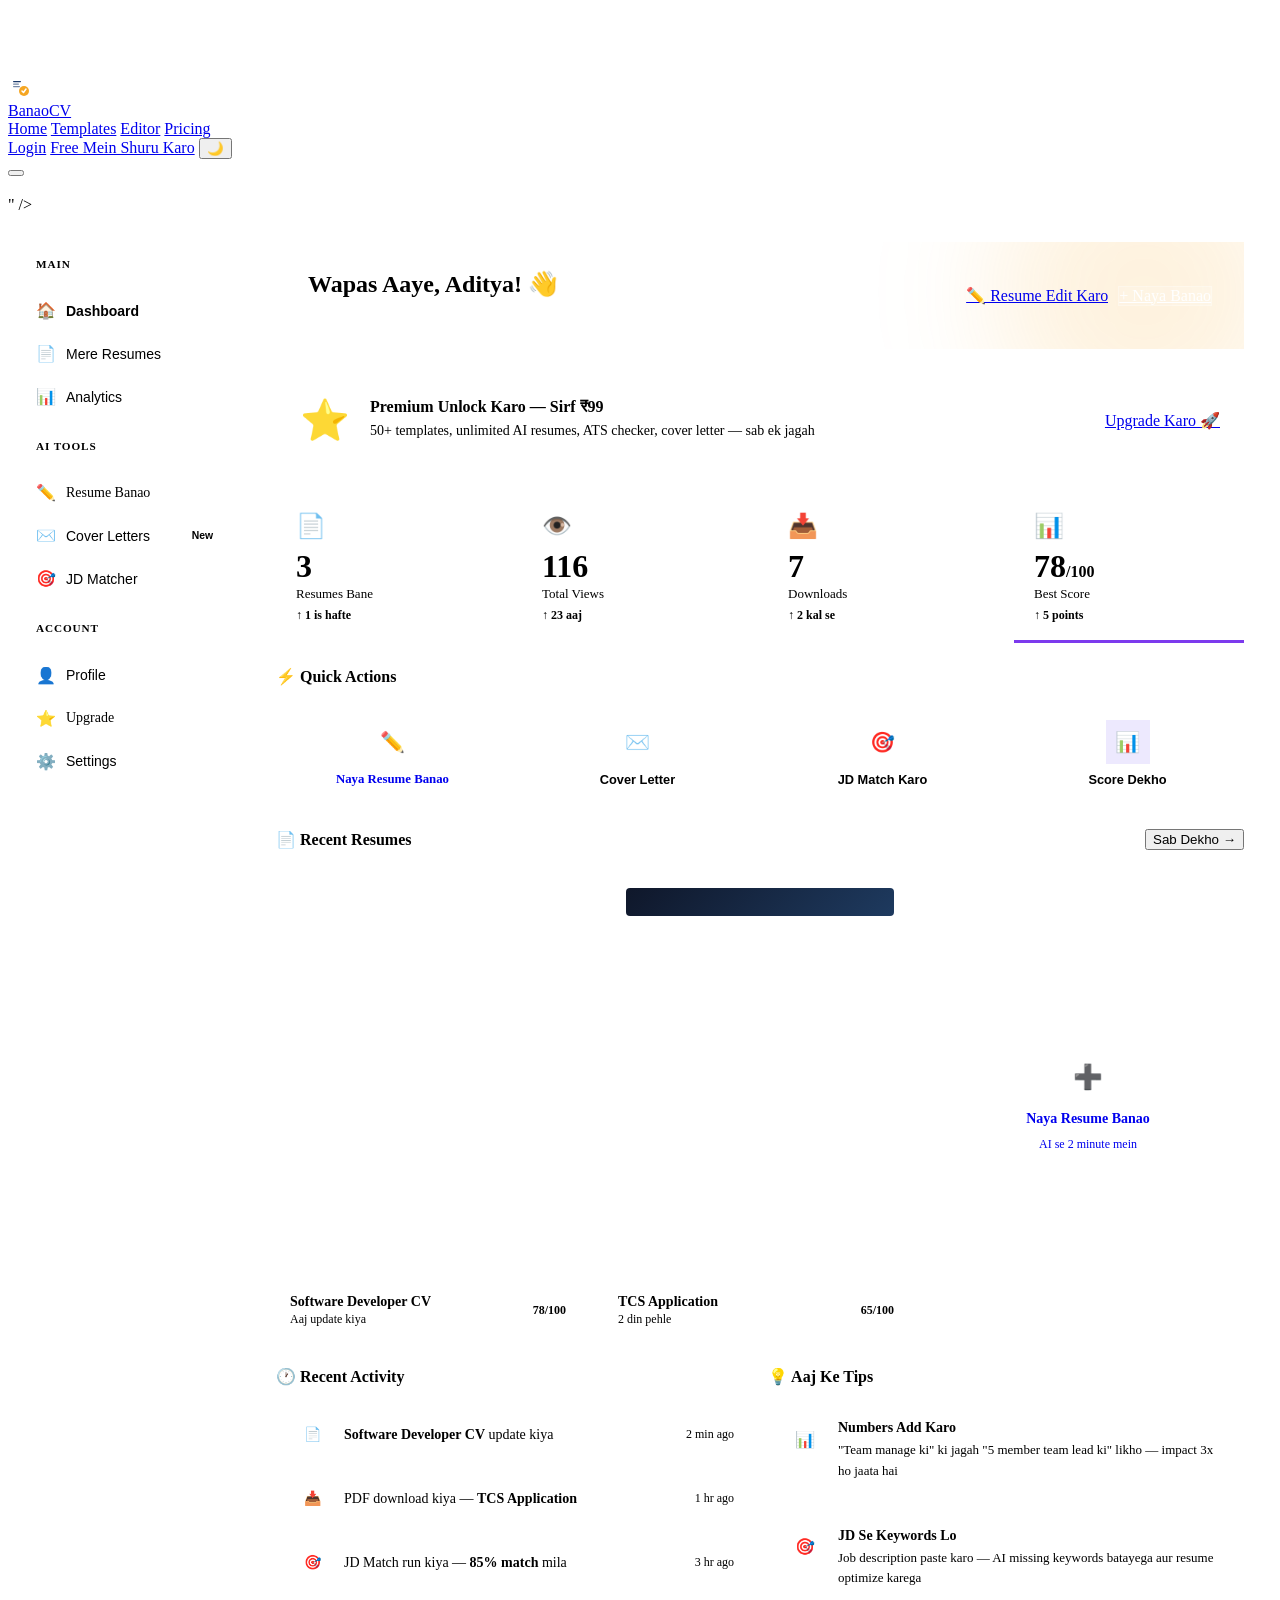
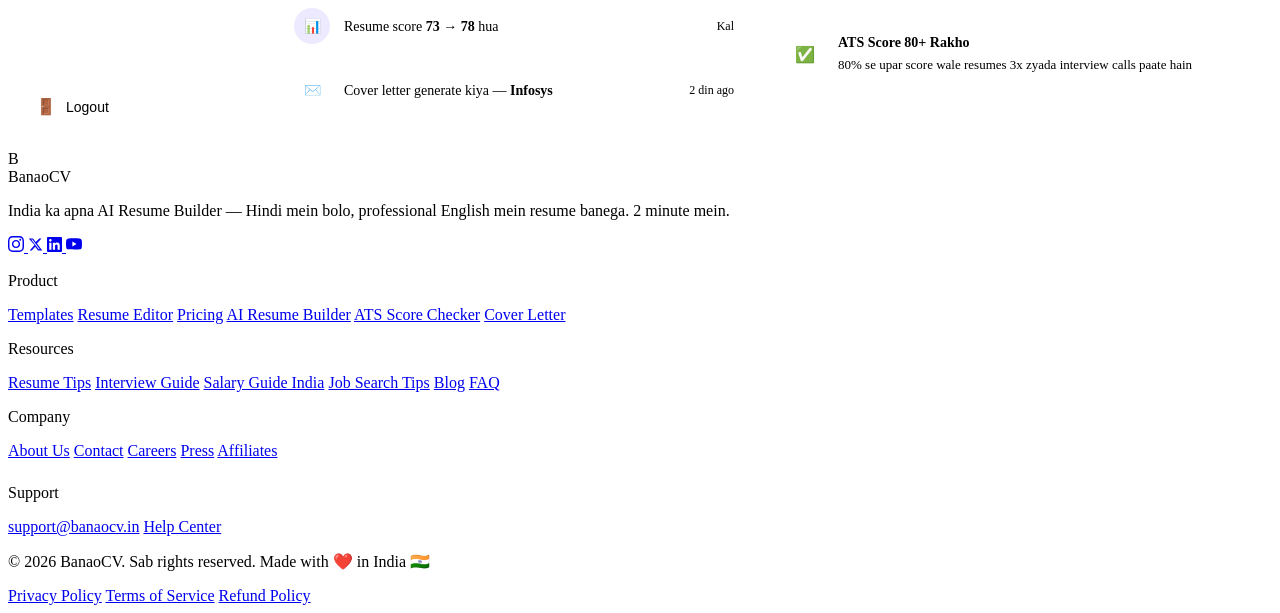
==== commit 79a0baf0: "Full BanaoCV redesign: unique animated backgrounds, dark mode, env configs, all pages connected Co-a" ====
--- a/dashboard.html
+++ b/dashboard.html
@@ -8,7 +8,8 @@
   <meta name="theme-color" content="#1B3A6B" />
   <title>Dashboard — BanaoCV</title>
   <link rel="icon" type="image/svg+xml" href="data:image/svg+xml,<svg xmlns='http://www.w3.org/2000/svg' viewBox='0 0 32 32'><rect width='32' height='32' rx='8' fill='%231B3A6B'/><text x='16' y='23' text-anchor='middle' fill='white' font-family='sans-serif' font-weight='900' font-size='18'>B</text></svg>" />
-  <link rel="stylesheet" href="assets/css/style.css" />
+  <link rel="stylesheet" href="assets/css/style.css
+  <link rel="stylesheet" href="assets/css/page-backgrounds.css" />" />
   <link rel="stylesheet" href="assets/css/animations.css" />
   <link rel="stylesheet" href="assets/css/mobile.css" />
   <style>
@@ -660,8 +661,9 @@
       }
     }
   </style>
+  <script src="assets/js/config.runtime.js"></script>
 </head>
-<body>
+<body class="bg-dashboard"><div class="page-bg-animated"></div>
   <script src="components/nav.js"></script>
 
   <div class="dash-shell" style="margin-top:var(--nav-h)">
--- a/assets/css/page-backgrounds.css
+++ b/assets/css/page-backgrounds.css
@@ -0,0 +1,203 @@
+/* ============================================================
+   BanaoCV — Unique Animated Backgrounds Per Page
+   Each page gets its own living, breathing canvas-like background
+   ============================================================ */
+
+/* Shared base for all animated page backgrounds */
+.page-bg-animated {
+  position: fixed;
+  inset: 0;
+  z-index: 0;
+  pointer-events: none;
+  overflow: hidden;
+}
+
+/* ══════════════════════════════════════════════════════════
+   HOME — Deep Ocean / Brand Wave
+══════════════════════════════════════════════════════════ */
+.bg-home .hero,
+.bg-home .section,
+.bg-home .marquee-section,
+.bg-home .cta-banner {
+  position: relative;
+  z-index: 2;
+}
+
+.bg-home .page-bg-animated {
+  background:
+    radial-gradient(at 20% 10%, rgba(27,58,107,0.15) 0%, transparent 50%),
+    radial-gradient(at 80% 90%, rgba(245,166,35,0.12) 0%, transparent 50%),
+    linear-gradient(135deg, #0f2347 0%, #1B3A6B 40%, #2a5298 100%);
+  animation: bgShift 20s ease-in-out infinite alternate;
+}
+
+.bg-home .hero-blob-1 {
+  position: absolute;
+  width: 500px; height: 500px;
+  top: -120px; right: -80px;
+  background: radial-gradient(circle, rgba(245,166,35,0.25) 0%, transparent 70%);
+  border-radius: 50%;
+  filter: blur(60px);
+  animation: floatSlow 14s ease-in-out infinite;
+  z-index: 1;
+  pointer-events: none;
+}
+
+.bg-home .hero-blob-2 {
+  position: absolute;
+  width: 400px; height: 400px;
+  bottom: 40px; left: -60px;
+  background: radial-gradient(circle, rgba(27,58,107,0.5) 0%, transparent 70%);
+  border-radius: 50%;
+  filter: blur(80px);
+  animation: floatAlt 16s ease-in-out infinite;
+  z-index: 1;
+  pointer-events: none;
+}
+
+/* ══════════════════════════════════════════════════════════
+   TEMPLATES — Creative Geometric / Gold Mesh
+══════════════════════════════════════════════════════════ */
+.bg-templates .templates-page-hero,
+.bg-templates .templates-layout,
+.bg-templates .pricing-section {
+  position: relative;
+  z-index: 2;
+}
+
+.bg-templates .page-bg-animated {
+  background:
+    linear-gradient(135deg, #1a0f2e 0%, #2d1b4e 30%, #1B3A6B 70%, #0f2347 100%),
+    repeating-linear-gradient(45deg, rgba(245,166,35,0.06) 0px, rgba(245,166,35,0.06) 1px, transparent 1px, transparent 20px),
+    repeating-linear-gradient(-45deg, rgba(245,166,35,0.05) 0px, rgba(245,166,35,0.05) 1px, transparent 1px, transparent 20px);
+  animation: meshMove 30s linear infinite;
+}
+
+.bg-templates .template-animated-orb {
+  position: absolute;
+  width: 300px; height: 300px;
+  border-radius: 50%;
+  background: radial-gradient(circle at 30% 30%, rgba(245,166,35,0.15), rgba(245,166,35,0.02));
+  filter: blur(40px);
+  animation: floatSlow 10s ease-in-out infinite alternate;
+}
+
+/* ══════════════════════════════════════════════════════════
+   EDITOR — Tech Grid / Dark Matrix
+══════════════════════════════════════════════════════════ */
+.bg-editor .editor-shell {
+  position: relative;
+  z-index: 2;
+}
+
+.bg-editor .page-bg-animated {
+  background:
+    linear-gradient(180deg, #0d1117 0%, #111827 50%, #0f2347 100%),
+    linear-gradient(90deg, rgba(58,164,255,0.03) 1px, transparent 1px),
+    linear-gradient(0deg, rgba(58,164,255,0.03) 1px, transparent 1px);
+  background-size: 100% 100%, 40px 40px, 40px 40px;
+  animation: gridDrift 40s linear infinite;
+}
+
+.bg-editor .editor-glow {
+  position: absolute;
+  width: 600px; height: 600px;
+  border-radius: 50%;
+  background: radial-gradient(circle, rgba(58,164,255,0.08) 0%, transparent 70%);
+  filter: blur(80px);
+  animation: floatAlt 20s ease-in-out infinite;
+  top: 20%; left: 10%;
+  pointer-events: none;
+}
+
+/* ══════════════════════════════════════════════════════════
+   PRICING — Gold Gradient / Premium Aura
+══════════════════════════════════════════════════════════ */
+.bg-pricing .pricing-hero,
+.bg-pricing .pricing-section {
+  position: relative;
+  z-index: 2;
+}
+
+.bg-pricing .page-bg-animated {
+  background:
+    linear-gradient(135deg, #0f2347 0%, #2a5298 25%, #c8841a 60%, #1B3A6B 100%);
+  background-size: 300% 300%;
+  animation: gradientShift 15s ease infinite;
+}
+
+.bg-pricing .pricing-sparkle {
+  position: absolute;
+  width: 120px; height: 120px;
+  border-radius: 50%;
+  background: radial-gradient(circle, rgba(245,166,35,0.3), transparent 70%);
+  filter: blur(30px);
+  animation: float 6s ease-in-out infinite alternate;
+}
+
+/* ══════════════════════════════════════════════════════════
+   LOGIN — Soft Warm / Focused Light
+══════════════════════════════════════════════════════════ */
+.bg-login .auth-page {
+  position: relative;
+  z-index: 2;
+}
+
+.bg-login .page-bg-animated {
+  background:
+    radial-gradient(at 70% 30%, rgba(245,166,35,0.15) 0%, transparent 60%),
+    radial-gradient(at 30% 80%, rgba(27,58,107,0.2) 0%, transparent 60%),
+    linear-gradient(160deg, #fff8ec 0%, #f8fafc 60%, #edf4ff 100%);
+  animation: softBreath 12s ease-in-out infinite alternate;
+}
+
+/* ══════════════════════════════════════════════════════════
+   DASHBOARD — Clean Professional / Subtle Depth
+══════════════════════════════════════════════════════════ */
+.bg-dashboard .dash-shell,
+.bg-dashboard .dash-main {
+  position: relative;
+  z-index: 2;
+}
+
+.bg-dashboard .page-bg-animated {
+  background:
+    linear-gradient(180deg, #f0f4ff 0%, #f8fafc 40%, #e8eef8 70%, #f1f5f9 100%),
+    radial-gradient(at 50% 0%, rgba(27,58,107,0.06) 0%, transparent 70%);
+  animation: slowPan 25s ease-in-out infinite alternate;
+}
+
+/* ══════════════════════════════════════════════════════════
+   KEYFRAME ANIMATIONS FOR BACKGROUNDS
+══════════════════════════════════════════════════════════ */
+@keyframes bgShift {
+  0% { background-position: 0% 50%; }
+  50% { background-position: 100% 50%; }
+  100% { background-position: 0% 50%; }
+}
+
+@keyframes meshMove {
+  0% { background-position: 0% 0%, 0% 0%; }
+  100% { background-position: 100% 100%, -100% -100%; }
+}
+
+@keyframes gridDrift {
+  0% { background-position: 0% 0%, 0% 0%; }
+  100% { background-position: 40px 40px, 40px 40px; }
+}
+
+@keyframes gradientShift {
+  0% { background-position: 0% 50%; }
+  50% { background-position: 100% 50%; }
+  100% { background-position: 0% 50%; }
+}
+
+@keyframes softBreath {
+  0% { filter: brightness(1); }
+  100% { filter: brightness(1.05); }
+}
+
+@keyframes slowPan {
+  0% { background-position: 0% 0%; }
+  100% { background-position: 0% 20%; }
+}
--- a/assets/css/animations.css
+++ b/assets/css/animations.css
@@ -1,5 +1,5 @@
 /* ============================================================
-   ResumeWala — animations.css
+   BanaoCV — animations.css
    All animations, transitions, scroll effects
    ============================================================ */
 
--- a/assets/css/mobile.css
+++ b/assets/css/mobile.css
@@ -0,0 +1,9 @@
+/* BanaoCV responsive refinements shared by every page */
+@media (max-width: 720px) {
+  .container { width: min(100% - 32px, 1180px); }
+  .section { padding: 56px 0; }
+  .hero-title { font-size: clamp(2.3rem, 10vw, 3.4rem); }
+  .hero-cta .btn { width: 100%; justify-content: center; }
+  .hero-stats { gap: 14px; }
+  .modal { width: calc(100% - 28px); padding: 24px 20px; }
+}
